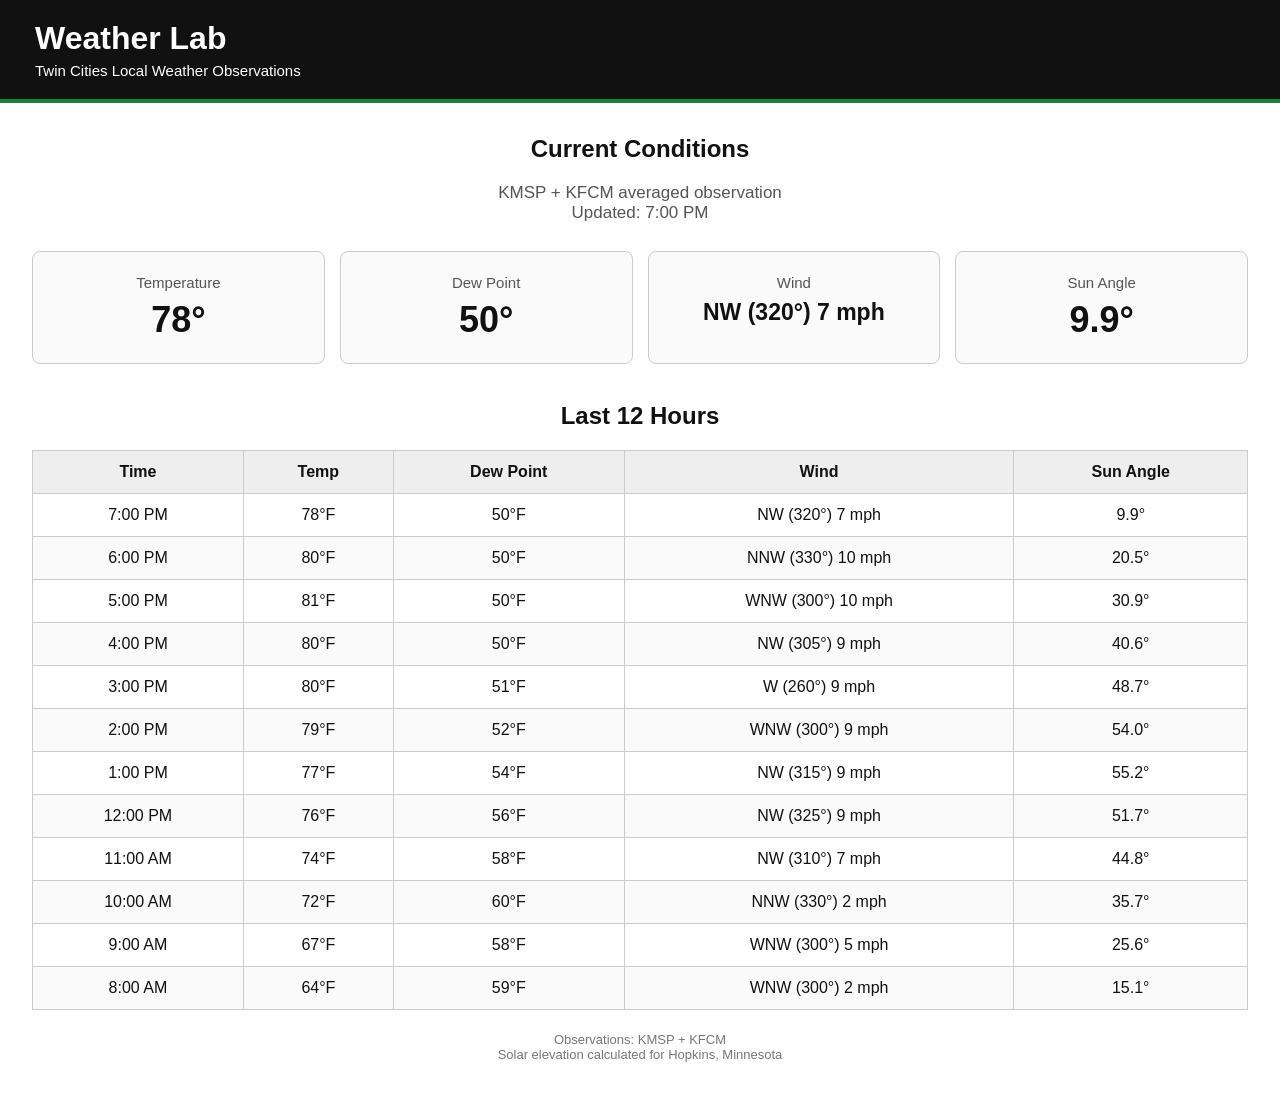
==== index.html @ 29ec66fa "Update hourly weather observations" ====
<!DOCTYPE html>
<html lang="en">

<head>

<meta charset="UTF-8">

<meta
    name="viewport"
    content="width=device-width, initial-scale=1.0"
>

<meta http-equiv="refresh" content="300">

<title>Weather Lab</title>

<style>

* {
    box-sizing: border-box;
}

body {
    margin: 0;
    font-family:
        Arial,
        Helvetica,
        sans-serif;
    background: #ffffff;
    color: #111111;
}

header {
    background: #111111;
    color: white;
    padding: 20px 35px;
    border-bottom: 4px solid #16833b;
}

header h1 {
    margin: 0;
    font-size: 32px;
}

header p {
    margin: 5px 0 0;
    font-size: 15px;
}

main {
    max-width: 1300px;
    margin: 0 auto;
    padding: 32px;
}

h2 {
    text-align: center;
    margin-top: 0;
}

.subtitle {
    text-align: center;
    color: #555555;
    margin-bottom: 28px;
    font-size: 17px;
}

.current-grid {
    display: grid;
    grid-template-columns:
        repeat(4, 1fr);
    gap: 15px;
    margin-bottom: 38px;
}

.current-box {
    border: 1px solid #cccccc;
    border-radius: 8px;
    padding: 22px;
    text-align: center;
    background: #fafafa;
}

.label {
    color: #555555;
    font-size: 15px;
    margin-bottom: 8px;
}

.value {
    font-size: 36px;
    font-weight: bold;
}

.value.wind {
    font-size: 23px;
}

table {
    width: 100%;
    border-collapse: collapse;
    font-size: 16px;
}

th {
    background: #eeeeee;
}

th,
td {
    border: 1px solid #cccccc;
    padding: 12px;
    text-align: center;
}

tr:nth-child(even) {
    background: #fafafa;
}

.footer {
    margin-top: 22px;
    text-align: center;
    color: #777777;
    font-size: 13px;
}

@media (max-width: 800px) {

    .current-grid {
        grid-template-columns:
            repeat(2, 1fr);
    }

    main {
        padding: 15px;
    }

    table {
        font-size: 13px;
    }

    th,
    td {
        padding: 8px 4px;
    }
}

</style>

</head>

<body>

<header>
    <h1>Weather Lab</h1>
    <p>Twin Cities Local Weather Observations</p>
</header>

<main>

<h2>Current Conditions</h2>

<div class="subtitle">
    KMSP + KFCM averaged observation<br>
    Updated: 7:00 PM
</div>

<div class="current-grid">

    <div class="current-box">
        <div class="label">
            Temperature
        </div>

        <div class="value">
            78°
        </div>
    </div>

    <div class="current-box">
        <div class="label">
            Dew Point
        </div>

        <div class="value">
            50°
        </div>
    </div>

    <div class="current-box">
        <div class="label">
            Wind
        </div>

        <div class="value wind">
            NW (320°) 7 mph
        </div>
    </div>

    <div class="current-box">
        <div class="label">
            Sun Angle
        </div>

        <div class="value">
            9.9°
        </div>
    </div>

</div>

<h2>Last 12 Hours</h2>

<table>

<thead>
<tr>
    <th>Time</th>
    <th>Temp</th>
    <th>Dew Point</th>
    <th>Wind</th>
    <th>Sun Angle</th>
</tr>
</thead>

<tbody>


<tr>
    <td>7:00 PM</td>
    <td>78°F</td>
    <td>50°F</td>
    <td>NW (320°) 7 mph</td>
    <td>9.9°</td>
</tr>

<tr>
    <td>6:00 PM</td>
    <td>80°F</td>
    <td>50°F</td>
    <td>NNW (330°) 10 mph</td>
    <td>20.5°</td>
</tr>

<tr>
    <td>5:00 PM</td>
    <td>81°F</td>
    <td>50°F</td>
    <td>WNW (300°) 10 mph</td>
    <td>30.9°</td>
</tr>

<tr>
    <td>4:00 PM</td>
    <td>80°F</td>
    <td>50°F</td>
    <td>NW (305°) 9 mph</td>
    <td>40.6°</td>
</tr>

<tr>
    <td>3:00 PM</td>
    <td>80°F</td>
    <td>51°F</td>
    <td>W (260°) 9 mph</td>
    <td>48.7°</td>
</tr>

<tr>
    <td>2:00 PM</td>
    <td>79°F</td>
    <td>52°F</td>
    <td>WNW (300°) 9 mph</td>
    <td>54.0°</td>
</tr>

<tr>
    <td>1:00 PM</td>
    <td>77°F</td>
    <td>54°F</td>
    <td>NW (315°) 9 mph</td>
    <td>55.2°</td>
</tr>

<tr>
    <td>12:00 PM</td>
    <td>76°F</td>
    <td>56°F</td>
    <td>NW (325°) 9 mph</td>
    <td>51.7°</td>
</tr>

<tr>
    <td>11:00 AM</td>
    <td>74°F</td>
    <td>58°F</td>
    <td>NW (310°) 7 mph</td>
    <td>44.8°</td>
</tr>

<tr>
    <td>10:00 AM</td>
    <td>72°F</td>
    <td>60°F</td>
    <td>NNW (330°) 2 mph</td>
    <td>35.7°</td>
</tr>

<tr>
    <td>9:00 AM</td>
    <td>67°F</td>
    <td>58°F</td>
    <td>WNW (300°) 5 mph</td>
    <td>25.6°</td>
</tr>

<tr>
    <td>8:00 AM</td>
    <td>64°F</td>
    <td>59°F</td>
    <td>WNW (300°) 2 mph</td>
    <td>15.1°</td>
</tr>


</tbody>

</table>

<div class="footer">
    Observations: KMSP + KFCM<br>
    Solar elevation calculated for Hopkins, Minnesota
</div>

</main>

</body>
</html>
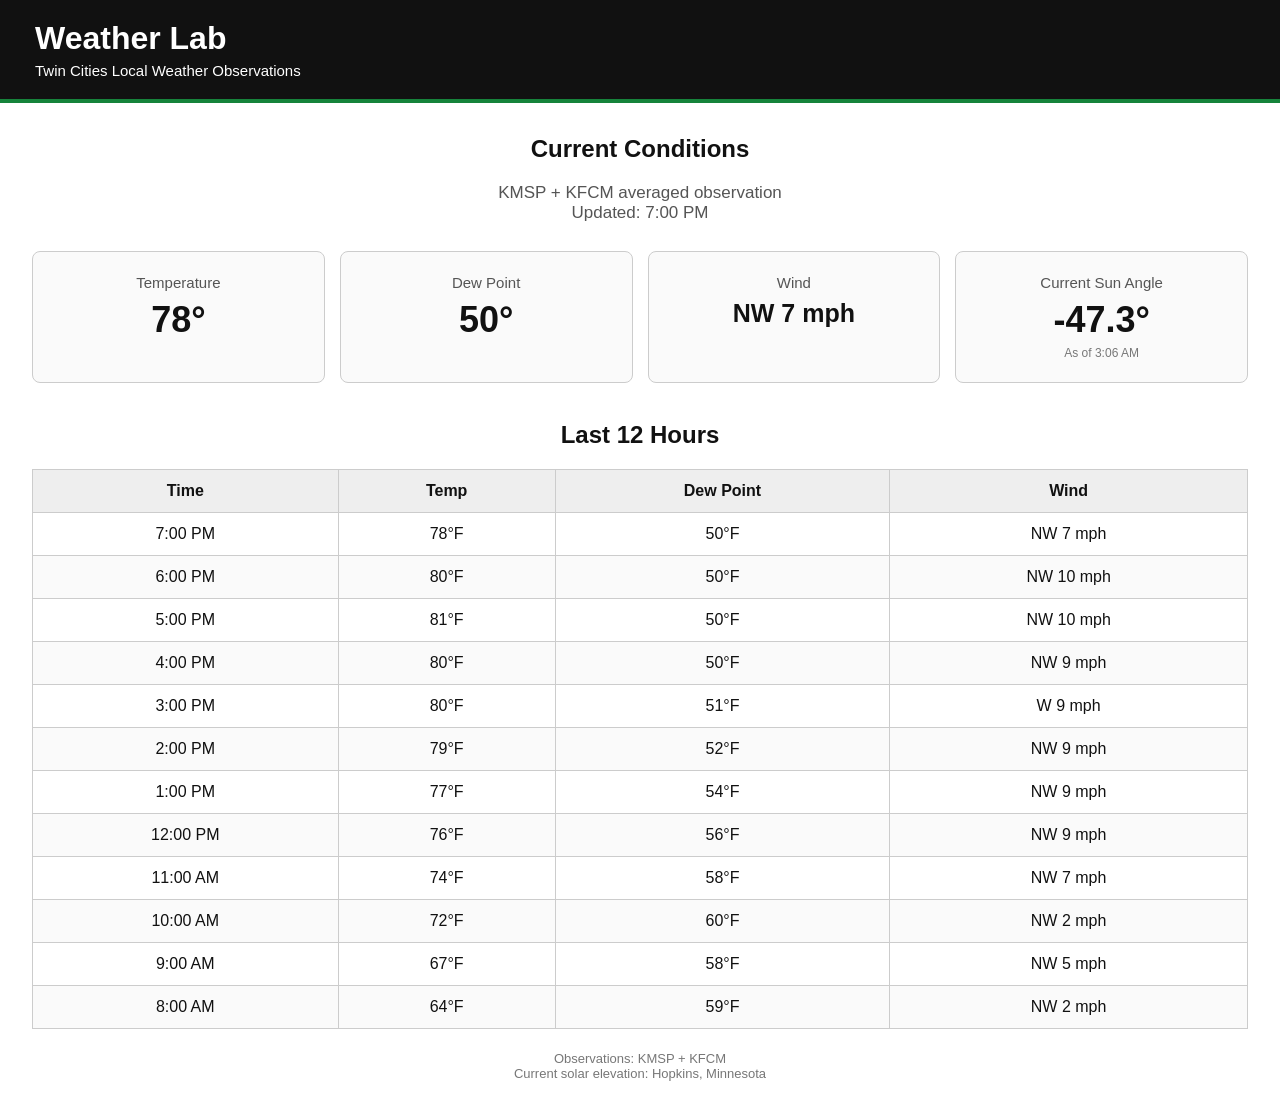
==== commit 6788c5c5: "Update hourly weather observations" ====
--- a/index.html
+++ b/index.html
@@ -1,4 +1,5 @@
 <!DOCTYPE html>
+
 <html lang="en">
 
 <head>
@@ -10,8 +11,6 @@
     content="width=device-width, initial-scale=1.0"
 >
 
-<meta http-equiv="refresh" content="300">
-
 <title>Weather Lab</title>
 
 <style>
@@ -22,83 +21,119 @@
 
 body {
     margin: 0;
+
     font-family:
         Arial,
         Helvetica,
         sans-serif;
+
     background: #ffffff;
+
     color: #111111;
 }
 
 header {
     background: #111111;
+
     color: white;
+
     padding: 20px 35px;
-    border-bottom: 4px solid #16833b;
+
+    border-bottom:
+        4px solid #16833b;
 }
 
 header h1 {
     margin: 0;
+
     font-size: 32px;
 }
 
 header p {
     margin: 5px 0 0;
+
     font-size: 15px;
 }
 
 main {
     max-width: 1300px;
+
     margin: 0 auto;
+
     padding: 32px;
 }
 
 h2 {
     text-align: center;
+
     margin-top: 0;
 }
 
 .subtitle {
     text-align: center;
+
     color: #555555;
+
     margin-bottom: 28px;
+
     font-size: 17px;
 }
 
 .current-grid {
     display: grid;
+
     grid-template-columns:
         repeat(4, 1fr);
+
     gap: 15px;
+
     margin-bottom: 38px;
 }
 
 .current-box {
-    border: 1px solid #cccccc;
+    border:
+        1px solid #cccccc;
+
     border-radius: 8px;
+
     padding: 22px;
+
     text-align: center;
+
     background: #fafafa;
 }
 
 .label {
     color: #555555;
+
     font-size: 15px;
+
     margin-bottom: 8px;
 }
 
 .value {
     font-size: 36px;
+
     font-weight: bold;
 }
 
 .value.wind {
-    font-size: 23px;
+    font-size: 25px;
+}
+
+.sun-time {
+    font-size: 12px;
+
+    color: #777777;
+
+    margin-top: 5px;
 }
 
 table {
     width: 100%;
+
     border-collapse: collapse;
+
     font-size: 16px;
 }
 
@@ -108,8 +143,11 @@
 
 th,
 td {
-    border: 1px solid #cccccc;
+    border:
+        1px solid #cccccc;
+
     padding: 12px;
+
     text-align: center;
 }
 
@@ -119,8 +157,11 @@
 
 .footer {
     margin-top: 22px;
+
     text-align: center;
+
     color: #777777;
+
     font-size: 13px;
 }
 
@@ -151,23 +192,45 @@
 
 <body>
 
+
 <header>
-    <h1>Weather Lab</h1>
-    <p>Twin Cities Local Weather Observations</p>
+
+    <h1>
+        Weather Lab
+    </h1>
+
+    <p>
+        Twin Cities Local Weather Observations
+    </p>
+
 </header>
 
+
 <main>
 
-<h2>Current Conditions</h2>
+
+<h2>
+    Current Conditions
+</h2>
+
 
 <div class="subtitle">
-    KMSP + KFCM averaged observation<br>
-    Updated: 7:00 PM
+
+    KMSP + KFCM averaged observation
+
+    <br>
+
+    Updated:
+    7:00 PM
+
 </div>
 
+
 <div class="current-grid">
 
+
     <div class="current-box">
+
         <div class="label">
             Temperature
         </div>
@@ -175,9 +238,12 @@
         <div class="value">
             78°
         </div>
+
     </div>
 
+
     <div class="current-box">
+
         <div class="label">
             Dew Point
         </div>
@@ -185,43 +251,80 @@
         <div class="value">
             50°
         </div>
+
     </div>
 
+
     <div class="current-box">
+
         <div class="label">
             Wind
         </div>
 
         <div class="value wind">
-            NW (320°) 7 mph
-        </div>
+            NW 7 mph
+        </div>
+
     </div>
 
+
     <div class="current-box">
+
         <div class="label">
-            Sun Angle
-        </div>
-
-        <div class="value">
-            9.9°
-        </div>
+            Current Sun Angle
+        </div>
+
+        <div
+            class="value"
+            id="sun-angle"
+        >
+            --
+        </div>
+
+        <div
+            class="sun-time"
+            id="sun-time"
+        >
+            Calculating...
+        </div>
+
     </div>
 
+
 </div>
 
-<h2>Last 12 Hours</h2>
+
+<h2>
+    Last 12 Hours
+</h2>
+
 
 <table>
 
 <thead>
-<tr>
-    <th>Time</th>
-    <th>Temp</th>
-    <th>Dew Point</th>
-    <th>Wind</th>
-    <th>Sun Angle</th>
-</tr>
+
+<tr>
+
+    <th>
+        Time
+    </th>
+
+    <th>
+        Temp
+    </th>
+
+    <th>
+        Dew Point
+    </th>
+
+    <th>
+        Wind
+    </th>
+
+</tr>
+
 </thead>
+
 
 <tbody>
 
@@ -230,109 +333,417 @@
     <td>7:00 PM</td>
     <td>78°F</td>
     <td>50°F</td>
-    <td>NW (320°) 7 mph</td>
-    <td>9.9°</td>
+    <td>NW 7 mph</td>
 </tr>
 
 <tr>
     <td>6:00 PM</td>
     <td>80°F</td>
     <td>50°F</td>
-    <td>NNW (330°) 10 mph</td>
-    <td>20.5°</td>
+    <td>NW 10 mph</td>
 </tr>
 
 <tr>
     <td>5:00 PM</td>
     <td>81°F</td>
     <td>50°F</td>
-    <td>WNW (300°) 10 mph</td>
-    <td>30.9°</td>
+    <td>NW 10 mph</td>
 </tr>
 
 <tr>
     <td>4:00 PM</td>
     <td>80°F</td>
     <td>50°F</td>
-    <td>NW (305°) 9 mph</td>
-    <td>40.6°</td>
+    <td>NW 9 mph</td>
 </tr>
 
 <tr>
     <td>3:00 PM</td>
     <td>80°F</td>
     <td>51°F</td>
-    <td>W (260°) 9 mph</td>
-    <td>48.7°</td>
+    <td>W 9 mph</td>
 </tr>
 
 <tr>
     <td>2:00 PM</td>
     <td>79°F</td>
     <td>52°F</td>
-    <td>WNW (300°) 9 mph</td>
-    <td>54.0°</td>
+    <td>NW 9 mph</td>
 </tr>
 
 <tr>
     <td>1:00 PM</td>
     <td>77°F</td>
     <td>54°F</td>
-    <td>NW (315°) 9 mph</td>
-    <td>55.2°</td>
+    <td>NW 9 mph</td>
 </tr>
 
 <tr>
     <td>12:00 PM</td>
     <td>76°F</td>
     <td>56°F</td>
-    <td>NW (325°) 9 mph</td>
-    <td>51.7°</td>
+    <td>NW 9 mph</td>
 </tr>
 
 <tr>
     <td>11:00 AM</td>
     <td>74°F</td>
     <td>58°F</td>
-    <td>NW (310°) 7 mph</td>
-    <td>44.8°</td>
+    <td>NW 7 mph</td>
 </tr>
 
 <tr>
     <td>10:00 AM</td>
     <td>72°F</td>
     <td>60°F</td>
-    <td>NNW (330°) 2 mph</td>
-    <td>35.7°</td>
+    <td>NW 2 mph</td>
 </tr>
 
 <tr>
     <td>9:00 AM</td>
     <td>67°F</td>
     <td>58°F</td>
-    <td>WNW (300°) 5 mph</td>
-    <td>25.6°</td>
+    <td>NW 5 mph</td>
 </tr>
 
 <tr>
     <td>8:00 AM</td>
     <td>64°F</td>
     <td>59°F</td>
-    <td>WNW (300°) 2 mph</td>
-    <td>15.1°</td>
+    <td>NW 2 mph</td>
 </tr>
 
 
 </tbody>
 
+
 </table>
 
+
 <div class="footer">
-    Observations: KMSP + KFCM<br>
-    Solar elevation calculated for Hopkins, Minnesota
+
+    Observations:
+    KMSP + KFCM
+
+    <br>
+
+    Current solar elevation:
+    Hopkins, Minnesota
+
 </div>
 
+
 </main>
 
+
+<script>
+
+/*
+============================================================
+CURRENT SUN ANGLE
+============================================================
+
+Calculated directly in the browser.
+
+This means the weather server does NOT need to regenerate
+the page every minute.
+
+The calculation updates every 60 seconds.
+============================================================
+*/
+
+
+const LATITUDE = 44.924;
+const LONGITUDE = -93.4627;
+
+
+function degreesToRadians(degrees) {
+
+    return degrees * Math.PI / 180;
+
+}
+
+
+function radiansToDegrees(radians) {
+
+    return radians * 180 / Math.PI;
+
+}
+
+
+function getDayOfYear(date) {
+
+    const start = Date.UTC(
+        date.getUTCFullYear(),
+        0,
+        0
+    );
+
+    const current = Date.UTC(
+        date.getUTCFullYear(),
+        date.getUTCMonth(),
+        date.getUTCDate()
+    );
+
+    return Math.floor(
+        (
+            current - start
+        )
+        / 86400000
+    );
+
+}
+
+
+function calculateSunAngle(date) {
+
+    const dayOfYear =
+        getDayOfYear(date);
+
+
+    const hour =
+        date.getUTCHours()
+        +
+        date.getUTCMinutes() / 60
+        +
+        date.getUTCSeconds() / 3600;
+
+
+    const gamma =
+        2
+        * Math.PI
+        / 365
+        *
+        (
+            dayOfYear
+            - 1
+            +
+            (
+                hour - 12
+            )
+            / 24
+        );
+
+
+    const equationOfTime =
+        229.18
+        *
+        (
+            0.000075
+
+            +
+            0.001868
+            * Math.cos(gamma)
+
+            -
+            0.032077
+            * Math.sin(gamma)
+
+            -
+            0.014615
+            * Math.cos(
+                2 * gamma
+            )
+
+            -
+            0.040849
+            * Math.sin(
+                2 * gamma
+            )
+        );
+
+
+    const declination =
+
+        0.006918
+
+        -
+        0.399912
+        * Math.cos(gamma)
+
+        +
+        0.070257
+        * Math.sin(gamma)
+
+        -
+        0.006758
+        * Math.cos(
+            2 * gamma
+        )
+
+        +
+        0.000907
+        * Math.sin(
+            2 * gamma
+        )
+
+        -
+        0.002697
+        * Math.cos(
+            3 * gamma
+        )
+
+        +
+        0.00148
+        * Math.sin(
+            3 * gamma
+        );
+
+
+    const minutesUTC =
+        date.getUTCHours()
+        * 60
+        +
+        date.getUTCMinutes()
+        +
+        date.getUTCSeconds()
+        / 60;
+
+
+    let trueSolarTime =
+        (
+            minutesUTC
+            +
+            equationOfTime
+            +
+            4 * LONGITUDE
+        )
+        % 1440;
+
+
+    if (trueSolarTime < 0) {
+
+        trueSolarTime += 1440;
+
+    }
+
+
+    const hourAngle =
+        trueSolarTime / 4
+        - 180;
+
+
+    const latitudeRadians =
+        degreesToRadians(
+            LATITUDE
+        );
+
+
+    const hourAngleRadians =
+        degreesToRadians(
+            hourAngle
+        );
+
+
+    let cosZenith =
+
+        Math.sin(
+            latitudeRadians
+        )
+
+        *
+        Math.sin(
+            declination
+        )
+
+        +
+
+        Math.cos(
+            latitudeRadians
+        )
+
+        *
+        Math.cos(
+            declination
+        )
+
+        *
+        Math.cos(
+            hourAngleRadians
+        );
+
+
+    cosZenith =
+        Math.max(
+            -1,
+            Math.min(
+                1,
+                cosZenith
+            )
+        );
+
+
+    const zenith =
+        radiansToDegrees(
+            Math.acos(
+                cosZenith
+            )
+        );
+
+
+    return 90 - zenith;
+
+}
+
+
+function updateSunAngle() {
+
+    const now = new Date();
+
+    const angle =
+        calculateSunAngle(
+            now
+        );
+
+
+    document.getElementById(
+        "sun-angle"
+    ).textContent =
+        angle.toFixed(1)
+        + "°";
+
+
+    const timeText =
+        now.toLocaleTimeString(
+            [],
+            {
+                hour:
+                    "numeric",
+
+                minute:
+                    "2-digit"
+            }
+        );
+
+
+    document.getElementById(
+        "sun-time"
+    ).textContent =
+        "As of "
+        + timeText;
+
+}
+
+
+/*
+Run immediately when the page loads.
+*/
+
+updateSunAngle();
+
+
+/*
+Then recalculate once every minute.
+*/
+
+setInterval(
+    updateSunAngle,
+    60000
+);
+
+</script>
+
+
 </body>
+
 </html>
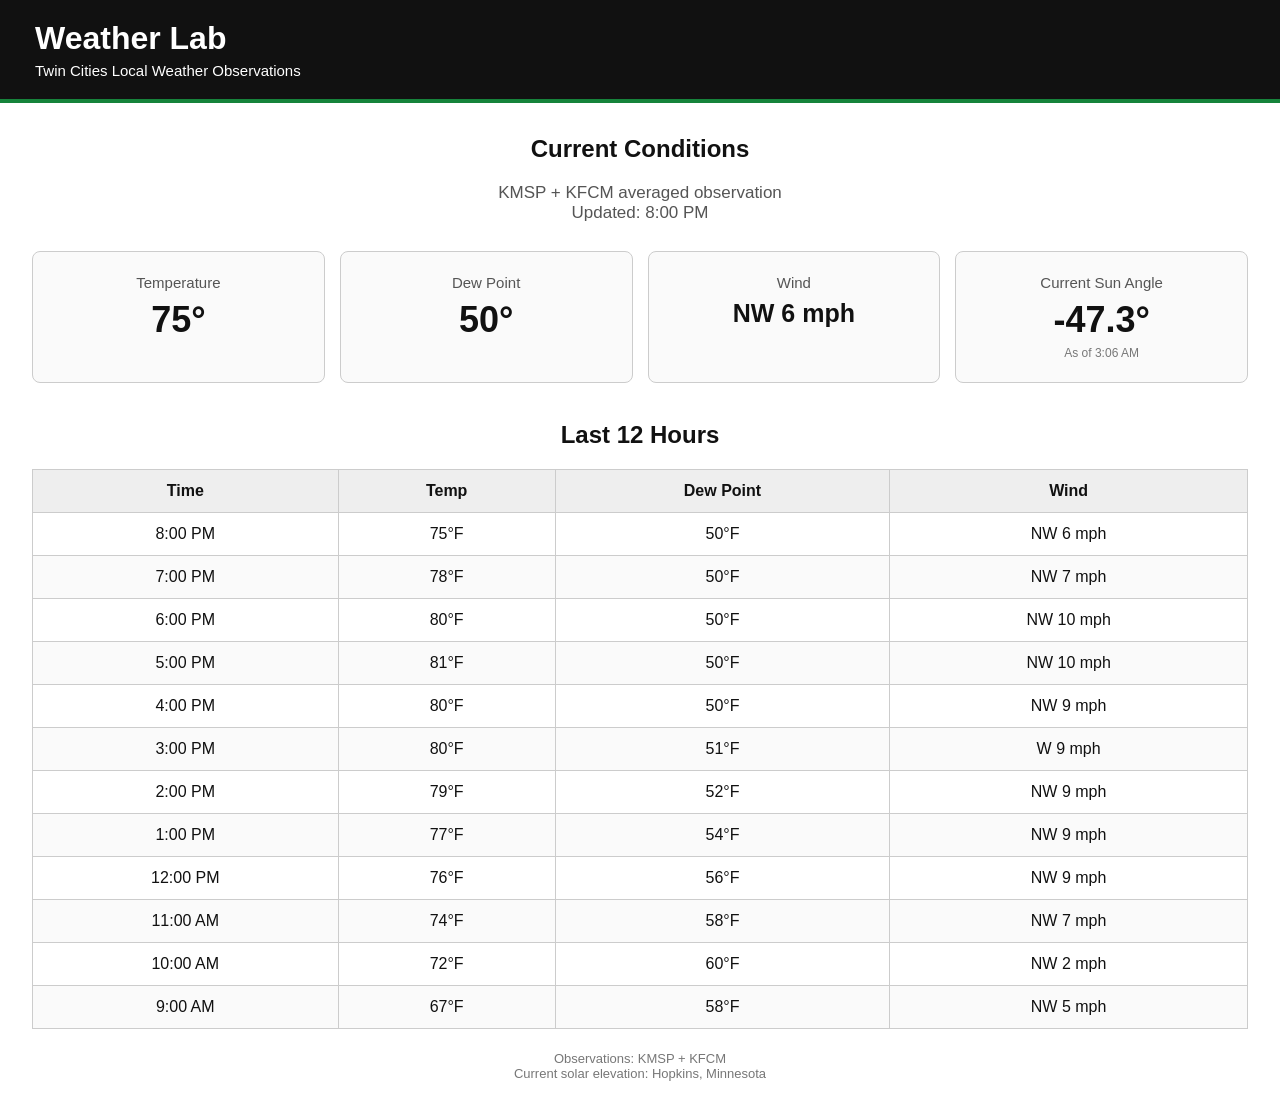
==== commit a8bdfa0b: "Update hourly weather observations" ====
--- a/index.html
+++ b/index.html
@@ -221,7 +221,7 @@
     <br>
 
     Updated:
-    7:00 PM
+    8:00 PM
 
 </div>
 
@@ -236,7 +236,7 @@
         </div>
 
         <div class="value">
-            78°
+            75°
         </div>
 
     </div>
@@ -262,7 +262,7 @@
         </div>
 
         <div class="value wind">
-            NW 7 mph
+            NW 6 mph
         </div>
 
     </div>
@@ -330,6 +330,13 @@
 
 
 <tr>
+    <td>8:00 PM</td>
+    <td>75°F</td>
+    <td>50°F</td>
+    <td>NW 6 mph</td>
+</tr>
+
+<tr>
     <td>7:00 PM</td>
     <td>78°F</td>
     <td>50°F</td>
@@ -404,13 +411,6 @@
     <td>67°F</td>
     <td>58°F</td>
     <td>NW 5 mph</td>
-</tr>
-
-<tr>
-    <td>8:00 AM</td>
-    <td>64°F</td>
-    <td>59°F</td>
-    <td>NW 2 mph</td>
 </tr>
 
 
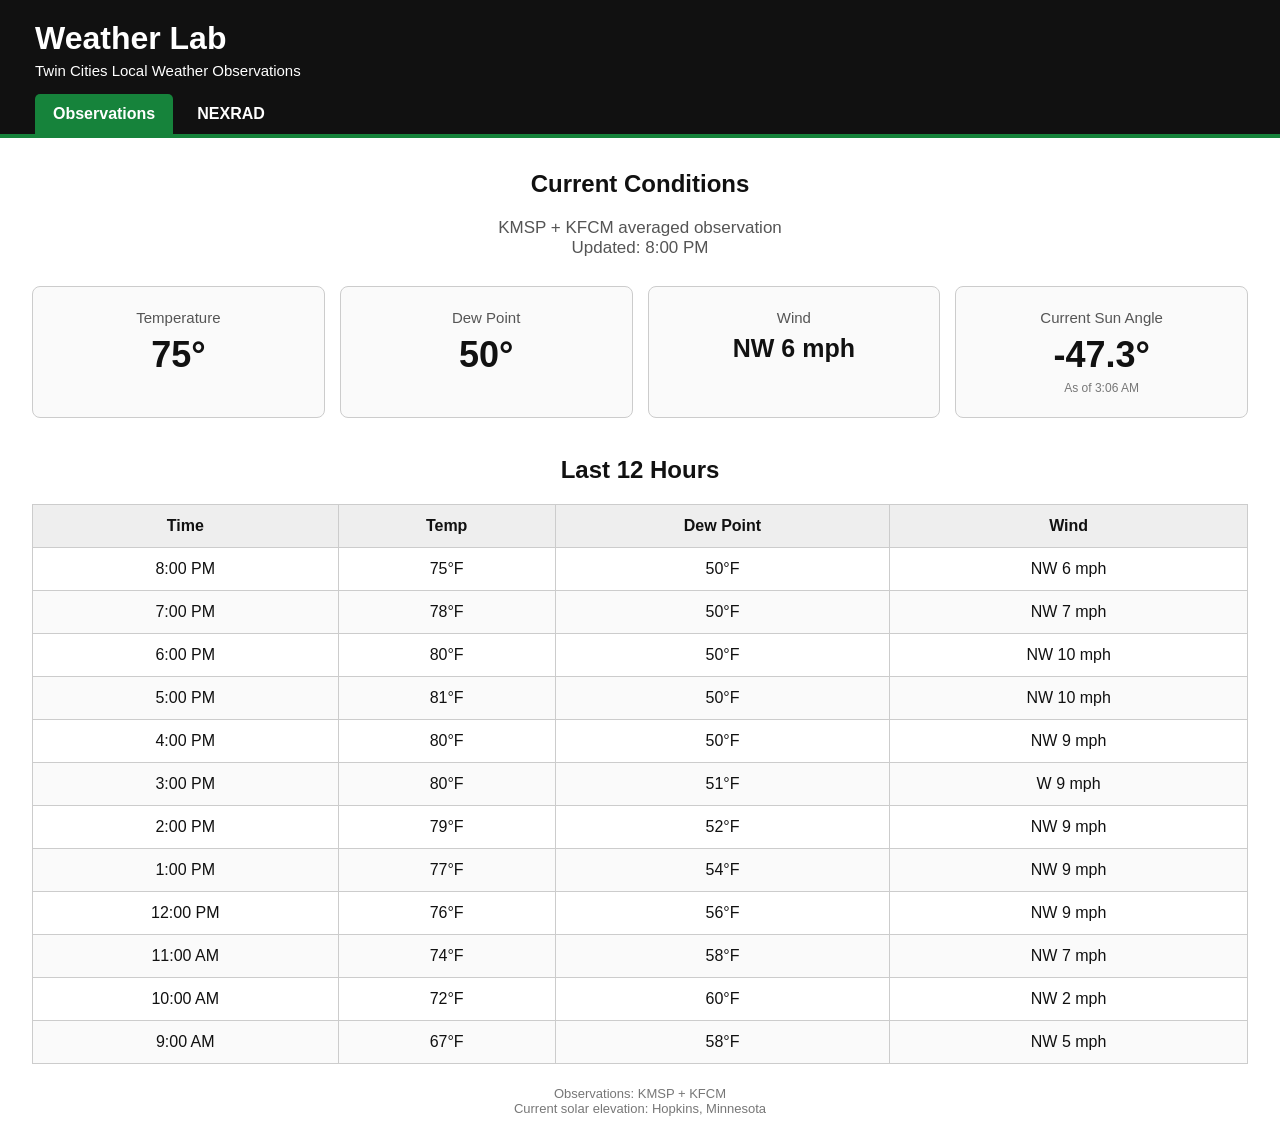
==== commit 31d06d2f: "Update Weather Lab" ====
--- a/index.html
+++ b/index.html
@@ -15,105 +15,123 @@
 
 <style>
 
+
 * {
     box-sizing: border-box;
 }
 
 body {
     margin: 0;
-
-    font-family:
-        Arial,
-        Helvetica,
-        sans-serif;
-
+    font-family: Arial, Helvetica, sans-serif;
     background: #ffffff;
-
     color: #111111;
 }
 
 header {
     background: #111111;
-
     color: white;
-
-    padding: 20px 35px;
-
-    border-bottom:
-        4px solid #16833b;
+    padding: 20px 35px 0;
+    border-bottom: 4px solid #16833b;
 }
 
 header h1 {
     margin: 0;
-
     font-size: 32px;
 }
 
 header p {
-    margin: 5px 0 0;
-
+    margin: 5px 0 15px;
     font-size: 15px;
+}
+
+nav {
+    display: flex;
+    gap: 6px;
+}
+
+nav a {
+    display: block;
+    color: white;
+    text-decoration: none;
+    padding: 11px 18px;
+    font-weight: bold;
+    border-radius: 5px 5px 0 0;
+}
+
+nav a:hover {
+    background: #333333;
+}
+
+nav a.active {
+    background: #16833b;
 }
 
 main {
     max-width: 1300px;
-
     margin: 0 auto;
-
     padding: 32px;
 }
 
 h2 {
     text-align: center;
-
     margin-top: 0;
 }
 
 .subtitle {
     text-align: center;
-
     color: #555555;
-
     margin-bottom: 28px;
-
     font-size: 17px;
 }
+
+.footer {
+    margin-top: 22px;
+    text-align: center;
+    color: #777777;
+    font-size: 13px;
+}
+
+@media (max-width: 800px) {
+
+    header {
+        padding-left: 15px;
+        padding-right: 15px;
+    }
+
+    main {
+        padding: 15px;
+    }
+
+    nav a {
+        padding: 10px 12px;
+    }
+}
+
 
 .current-grid {
     display: grid;
-
     grid-template-columns:
         repeat(4, 1fr);
-
     gap: 15px;
-
     margin-bottom: 38px;
 }
 
 .current-box {
-    border:
-        1px solid #cccccc;
-
+    border: 1px solid #cccccc;
     border-radius: 8px;
-
     padding: 22px;
-
     text-align: center;
-
     background: #fafafa;
 }
 
 .label {
     color: #555555;
-
     font-size: 15px;
-
     margin-bottom: 8px;
 }
 
 .value {
     font-size: 36px;
-
     font-weight: bold;
 }
 
@@ -123,17 +141,13 @@
 
 .sun-time {
     font-size: 12px;
-
     color: #777777;
-
     margin-top: 5px;
 }
 
 table {
     width: 100%;
-
     border-collapse: collapse;
-
     font-size: 16px;
 }
 
@@ -143,26 +157,13 @@
 
 th,
 td {
-    border:
-        1px solid #cccccc;
-
+    border: 1px solid #cccccc;
     padding: 12px;
-
     text-align: center;
 }
 
 tr:nth-child(even) {
     background: #fafafa;
-}
-
-.footer {
-    margin-top: 22px;
-
-    text-align: center;
-
-    color: #777777;
-
-    font-size: 13px;
 }
 
 @media (max-width: 800px) {
@@ -172,10 +173,6 @@
             repeat(2, 1fr);
     }
 
-    main {
-        padding: 15px;
-    }
-
     table {
         font-size: 13px;
     }
@@ -195,13 +192,30 @@
 
 <header>
 
-    <h1>
-        Weather Lab
-    </h1>
-
-    <p>
-        Twin Cities Local Weather Observations
-    </p>
+<h1>
+Weather Lab
+</h1>
+
+<p>
+Twin Cities Local Weather Observations
+</p>
+
+<nav>
+
+<a
+    class="active"
+    href="./"
+>
+Observations
+</a>
+
+<a
+    href="nexrad.html"
+>
+NEXRAD
+</a>
+
+</nav>
 
 </header>
 
@@ -210,18 +224,18 @@
 
 
 <h2>
-    Current Conditions
+Current Conditions
 </h2>
 
 
 <div class="subtitle">
 
-    KMSP + KFCM averaged observation
-
-    <br>
-
-    Updated:
-    8:00 PM
+KMSP + KFCM averaged observation
+
+<br>
+
+Updated:
+8:00 PM
 
 </div>
 
@@ -229,73 +243,73 @@
 <div class="current-grid">
 
 
-    <div class="current-box">
-
-        <div class="label">
-            Temperature
-        </div>
-
-        <div class="value">
-            75°
-        </div>
-
-    </div>
-
-
-    <div class="current-box">
-
-        <div class="label">
-            Dew Point
-        </div>
-
-        <div class="value">
-            50°
-        </div>
-
-    </div>
-
-
-    <div class="current-box">
-
-        <div class="label">
-            Wind
-        </div>
-
-        <div class="value wind">
-            NW 6 mph
-        </div>
-
-    </div>
-
-
-    <div class="current-box">
-
-        <div class="label">
-            Current Sun Angle
-        </div>
-
-        <div
-            class="value"
-            id="sun-angle"
-        >
-            --
-        </div>
-
-        <div
-            class="sun-time"
-            id="sun-time"
-        >
-            Calculating...
-        </div>
-
-    </div>
+<div class="current-box">
+
+<div class="label">
+Temperature
+</div>
+
+<div class="value">
+75°
+</div>
+
+</div>
+
+
+<div class="current-box">
+
+<div class="label">
+Dew Point
+</div>
+
+<div class="value">
+50°
+</div>
+
+</div>
+
+
+<div class="current-box">
+
+<div class="label">
+Wind
+</div>
+
+<div class="value wind">
+NW 6 mph
+</div>
+
+</div>
+
+
+<div class="current-box">
+
+<div class="label">
+Current Sun Angle
+</div>
+
+<div
+    class="value"
+    id="sun-angle"
+>
+--
+</div>
+
+<div
+    class="sun-time"
+    id="sun-time"
+>
+Calculating...
+</div>
+
+</div>
 
 
 </div>
 
 
 <h2>
-    Last 12 Hours
+Last 12 Hours
 </h2>
 
 
@@ -305,21 +319,21 @@
 
 <tr>
 
-    <th>
-        Time
-    </th>
-
-    <th>
-        Temp
-    </th>
-
-    <th>
-        Dew Point
-    </th>
-
-    <th>
-        Wind
-    </th>
+<th>
+Time
+</th>
+
+<th>
+Temp
+</th>
+
+<th>
+Dew Point
+</th>
+
+<th>
+Wind
+</th>
 
 </tr>
 
@@ -416,19 +430,18 @@
 
 </tbody>
 
-
 </table>
 
 
 <div class="footer">
 
-    Observations:
-    KMSP + KFCM
-
-    <br>
-
-    Current solar elevation:
-    Hopkins, Minnesota
+Observations:
+KMSP + KFCM
+
+<br>
+
+Current solar elevation:
+Hopkins, Minnesota
 
 </div>
 
@@ -437,21 +450,6 @@
 
 
 <script>
-
-/*
-============================================================
-CURRENT SUN ANGLE
-============================================================
-
-Calculated directly in the browser.
-
-This means the weather server does NOT need to regenerate
-the page every minute.
-
-The calculation updates every 60 seconds.
-============================================================
-*/
-
 
 const LATITUDE = 44.924;
 const LONGITUDE = -93.4627;
@@ -459,55 +457,65 @@
 
 function degreesToRadians(degrees) {
 
-    return degrees * Math.PI / 180;
-
+    return (
+        degrees
+        * Math.PI
+        / 180
+    );
 }
 
 
 function radiansToDegrees(radians) {
 
-    return radians * 180 / Math.PI;
-
+    return (
+        radians
+        * 180
+        / Math.PI
+    );
 }
 
 
 function getDayOfYear(date) {
 
-    const start = Date.UTC(
-        date.getUTCFullYear(),
-        0,
-        0
-    );
-
-    const current = Date.UTC(
-        date.getUTCFullYear(),
-        date.getUTCMonth(),
-        date.getUTCDate()
-    );
+    const start =
+        Date.UTC(
+            date.getUTCFullYear(),
+            0,
+            0
+        );
+
+    const current =
+        Date.UTC(
+            date.getUTCFullYear(),
+            date.getUTCMonth(),
+            date.getUTCDate()
+        );
 
     return Math.floor(
         (
-            current - start
+            current
+            - start
         )
         / 86400000
     );
-
 }
 
 
 function calculateSunAngle(date) {
 
     const dayOfYear =
-        getDayOfYear(date);
-
+        getDayOfYear(
+            date
+        );
 
     const hour =
         date.getUTCHours()
         +
-        date.getUTCMinutes() / 60
+        date.getUTCMinutes()
+        / 60
         +
-        date.getUTCSeconds() / 3600;
-
+        date.getUTCSeconds()
+        / 3600;
 
     const gamma =
         2
@@ -519,76 +527,77 @@
             - 1
             +
             (
-                hour - 12
+                hour
+                - 12
             )
             / 24
         );
-
 
     const equationOfTime =
         229.18
         *
         (
             0.000075
-
             +
             0.001868
-            * Math.cos(gamma)
-
+            * Math.cos(
+                gamma
+            )
             -
             0.032077
-            * Math.sin(gamma)
-
+            * Math.sin(
+                gamma
+            )
             -
             0.014615
             * Math.cos(
-                2 * gamma
+                2
+                * gamma
             )
-
             -
             0.040849
             * Math.sin(
-                2 * gamma
+                2
+                * gamma
             )
         );
 
-
     const declination =
-
         0.006918
-
         -
         0.399912
-        * Math.cos(gamma)
-
+        * Math.cos(
+            gamma
+        )
         +
         0.070257
-        * Math.sin(gamma)
-
+        * Math.sin(
+            gamma
+        )
         -
         0.006758
         * Math.cos(
-            2 * gamma
-        )
-
+            2
+            * gamma
+        )
         +
         0.000907
         * Math.sin(
-            2 * gamma
-        )
-
+            2
+            * gamma
+        )
         -
         0.002697
         * Math.cos(
-            3 * gamma
-        )
-
+            3
+            * gamma
+        )
         +
         0.00148
         * Math.sin(
-            3 * gamma
-        );
-
+            3
+            * gamma
+        );
 
     const minutesUTC =
         date.getUTCHours()
@@ -599,69 +608,60 @@
         date.getUTCSeconds()
         / 60;
 
-
     let trueSolarTime =
         (
             minutesUTC
             +
             equationOfTime
             +
-            4 * LONGITUDE
+            4
+            * LONGITUDE
         )
         % 1440;
 
-
-    if (trueSolarTime < 0) {
+    if (
+        trueSolarTime
+        < 0
+    ) {
 
         trueSolarTime += 1440;
-
     }
 
-
     const hourAngle =
-        trueSolarTime / 4
+        trueSolarTime
+        / 4
         - 180;
-
 
     const latitudeRadians =
         degreesToRadians(
             LATITUDE
         );
 
-
     const hourAngleRadians =
         degreesToRadians(
             hourAngle
         );
 
-
     let cosZenith =
-
         Math.sin(
             latitudeRadians
         )
-
         *
         Math.sin(
             declination
         )
-
         +
-
         Math.cos(
             latitudeRadians
         )
-
         *
         Math.cos(
             declination
         )
-
         *
         Math.cos(
             hourAngleRadians
         );
-
 
     cosZenith =
         Math.max(
@@ -672,7 +672,6 @@
             )
         );
 
-
     const zenith =
         radiansToDegrees(
             Math.acos(
@@ -680,61 +679,54 @@
             )
         );
 
-
-    return 90 - zenith;
-
+    return (
+        90
+        - zenith
+    );
 }
 
 
 function updateSunAngle() {
 
-    const now = new Date();
+    const now =
+        new Date();
 
     const angle =
         calculateSunAngle(
             now
         );
 
-
-    document.getElementById(
-        "sun-angle"
-    ).textContent =
-        angle.toFixed(1)
-        + "°";
-
-
-    const timeText =
-        now.toLocaleTimeString(
-            [],
-            {
-                hour:
-                    "numeric",
-
-                minute:
-                    "2-digit"
-            }
-        );
-
-
-    document.getElementById(
-        "sun-time"
-    ).textContent =
-        "As of "
-        + timeText;
-
-}
-
-
-/*
-Run immediately when the page loads.
-*/
+    document
+        .getElementById(
+            "sun-angle"
+        )
+        .textContent =
+            angle.toFixed(
+                1
+            )
+            + "°";
+
+    document
+        .getElementById(
+            "sun-time"
+        )
+        .textContent =
+            "As of "
+            +
+            now.toLocaleTimeString(
+                [],
+                {
+                    hour:
+                        "numeric",
+
+                    minute:
+                        "2-digit"
+                }
+            );
+}
+
 
 updateSunAngle();
-
-
-/*
-Then recalculate once every minute.
-*/
 
 setInterval(
     updateSunAngle,
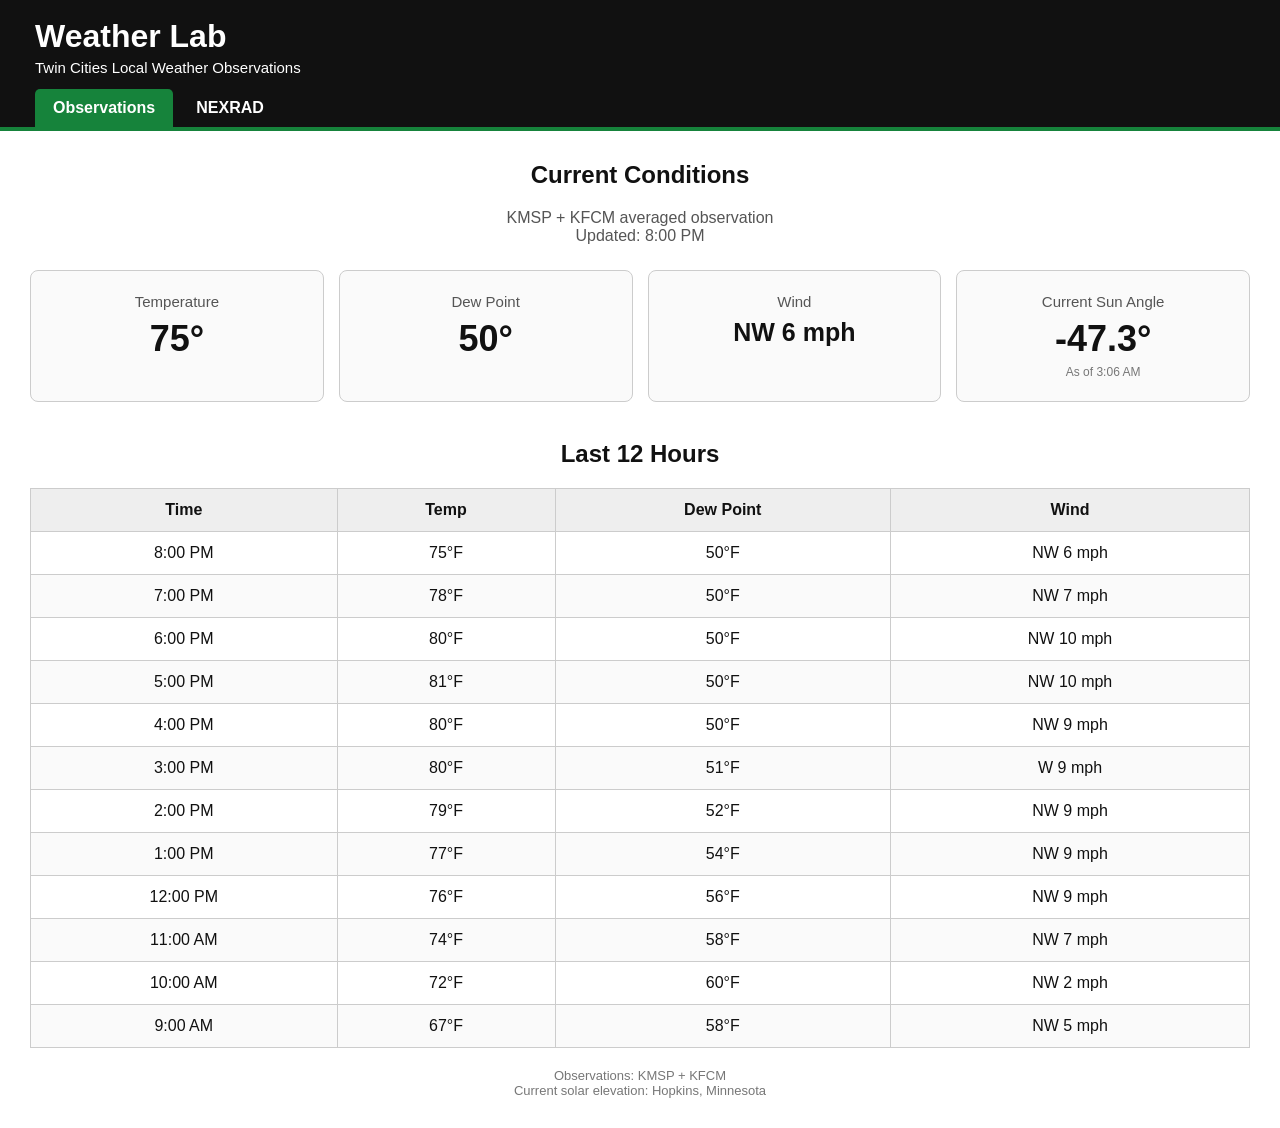
==== commit 0b33b6f5: "Update Weather Lab" ====
--- a/index.html
+++ b/index.html
@@ -1,5 +1,4 @@
 <!DOCTYPE html>
-
 <html lang="en">
 
 <head>
@@ -30,7 +29,7 @@
 header {
     background: #111111;
     color: white;
-    padding: 20px 35px 0;
+    padding: 18px 35px 0;
     border-bottom: 4px solid #16833b;
 }
 
@@ -40,20 +39,20 @@
 }
 
 header p {
-    margin: 5px 0 15px;
+    margin: 4px 0 13px;
     font-size: 15px;
 }
 
 nav {
     display: flex;
-    gap: 6px;
+    gap: 5px;
 }
 
 nav a {
     display: block;
     color: white;
     text-decoration: none;
-    padding: 11px 18px;
+    padding: 10px 18px;
     font-weight: bold;
     border-radius: 5px 5px 0 0;
 }
@@ -69,7 +68,7 @@
 main {
     max-width: 1300px;
     margin: 0 auto;
-    padding: 32px;
+    padding: 30px;
 }
 
 h2 {
@@ -80,12 +79,12 @@
 .subtitle {
     text-align: center;
     color: #555555;
-    margin-bottom: 28px;
-    font-size: 17px;
+    margin-bottom: 25px;
+    font-size: 16px;
 }
 
 .footer {
-    margin-top: 22px;
+    margin-top: 20px;
     text-align: center;
     color: #777777;
     font-size: 13px;
@@ -103,7 +102,7 @@
     }
 
     nav a {
-        padding: 10px 12px;
+        padding: 9px 12px;
     }
 }
 
@@ -189,7 +188,6 @@
 
 <body>
 
-
 <header>
 
 <h1>
@@ -222,20 +220,17 @@
 
 <main>
 
-
 <h2>
 Current Conditions
 </h2>
 
-
 <div class="subtitle">
 
 KMSP + KFCM averaged observation
 
 <br>
 
-Updated:
-8:00 PM
+Updated: 8:00 PM
 
 </div>
 
@@ -319,112 +314,103 @@
 
 <tr>
 
-<th>
-Time
-</th>
-
-<th>
-Temp
-</th>
-
-<th>
-Dew Point
-</th>
-
-<th>
-Wind
-</th>
+<th>Time</th>
+
+<th>Temp</th>
+
+<th>Dew Point</th>
+
+<th>Wind</th>
 
 </tr>
 
 </thead>
 
-
 <tbody>
 
 
 <tr>
-    <td>8:00 PM</td>
-    <td>75°F</td>
-    <td>50°F</td>
-    <td>NW 6 mph</td>
-</tr>
-
-<tr>
-    <td>7:00 PM</td>
-    <td>78°F</td>
-    <td>50°F</td>
-    <td>NW 7 mph</td>
-</tr>
-
-<tr>
-    <td>6:00 PM</td>
-    <td>80°F</td>
-    <td>50°F</td>
-    <td>NW 10 mph</td>
-</tr>
-
-<tr>
-    <td>5:00 PM</td>
-    <td>81°F</td>
-    <td>50°F</td>
-    <td>NW 10 mph</td>
-</tr>
-
-<tr>
-    <td>4:00 PM</td>
-    <td>80°F</td>
-    <td>50°F</td>
-    <td>NW 9 mph</td>
-</tr>
-
-<tr>
-    <td>3:00 PM</td>
-    <td>80°F</td>
-    <td>51°F</td>
-    <td>W 9 mph</td>
-</tr>
-
-<tr>
-    <td>2:00 PM</td>
-    <td>79°F</td>
-    <td>52°F</td>
-    <td>NW 9 mph</td>
-</tr>
-
-<tr>
-    <td>1:00 PM</td>
-    <td>77°F</td>
-    <td>54°F</td>
-    <td>NW 9 mph</td>
-</tr>
-
-<tr>
-    <td>12:00 PM</td>
-    <td>76°F</td>
-    <td>56°F</td>
-    <td>NW 9 mph</td>
-</tr>
-
-<tr>
-    <td>11:00 AM</td>
-    <td>74°F</td>
-    <td>58°F</td>
-    <td>NW 7 mph</td>
-</tr>
-
-<tr>
-    <td>10:00 AM</td>
-    <td>72°F</td>
-    <td>60°F</td>
-    <td>NW 2 mph</td>
-</tr>
-
-<tr>
-    <td>9:00 AM</td>
-    <td>67°F</td>
-    <td>58°F</td>
-    <td>NW 5 mph</td>
+<td>8:00 PM</td>
+<td>75°F</td>
+<td>50°F</td>
+<td>NW 6 mph</td>
+</tr>
+
+<tr>
+<td>7:00 PM</td>
+<td>78°F</td>
+<td>50°F</td>
+<td>NW 7 mph</td>
+</tr>
+
+<tr>
+<td>6:00 PM</td>
+<td>80°F</td>
+<td>50°F</td>
+<td>NW 10 mph</td>
+</tr>
+
+<tr>
+<td>5:00 PM</td>
+<td>81°F</td>
+<td>50°F</td>
+<td>NW 10 mph</td>
+</tr>
+
+<tr>
+<td>4:00 PM</td>
+<td>80°F</td>
+<td>50°F</td>
+<td>NW 9 mph</td>
+</tr>
+
+<tr>
+<td>3:00 PM</td>
+<td>80°F</td>
+<td>51°F</td>
+<td>W 9 mph</td>
+</tr>
+
+<tr>
+<td>2:00 PM</td>
+<td>79°F</td>
+<td>52°F</td>
+<td>NW 9 mph</td>
+</tr>
+
+<tr>
+<td>1:00 PM</td>
+<td>77°F</td>
+<td>54°F</td>
+<td>NW 9 mph</td>
+</tr>
+
+<tr>
+<td>12:00 PM</td>
+<td>76°F</td>
+<td>56°F</td>
+<td>NW 9 mph</td>
+</tr>
+
+<tr>
+<td>11:00 AM</td>
+<td>74°F</td>
+<td>58°F</td>
+<td>NW 7 mph</td>
+</tr>
+
+<tr>
+<td>10:00 AM</td>
+<td>72°F</td>
+<td>60°F</td>
+<td>NW 2 mph</td>
+</tr>
+
+<tr>
+<td>9:00 AM</td>
+<td>67°F</td>
+<td>58°F</td>
+<td>NW 5 mph</td>
 </tr>
 
 
@@ -445,7 +431,6 @@
 
 </div>
 
-
 </main>
 
 
@@ -455,23 +440,13 @@
 const LONGITUDE = -93.4627;
 
 
-function degreesToRadians(degrees) {
-
-    return (
-        degrees
-        * Math.PI
-        / 180
-    );
-}
-
-
-function radiansToDegrees(radians) {
-
-    return (
-        radians
-        * 180
-        / Math.PI
-    );
+function degToRad(value) {
+    return value * Math.PI / 180;
+}
+
+
+function radToDeg(value) {
+    return value * 180 / Math.PI;
 }
 
 
@@ -492,10 +467,7 @@
         );
 
     return Math.floor(
-        (
-            current
-            - start
-        )
+        (current - start)
         / 86400000
     );
 }
@@ -504,18 +476,14 @@
 function calculateSunAngle(date) {
 
     const dayOfYear =
-        getDayOfYear(
-            date
-        );
+        getDayOfYear(date);
 
     const hour =
         date.getUTCHours()
         +
-        date.getUTCMinutes()
-        / 60
-        +
-        date.getUTCSeconds()
-        / 3600;
+        date.getUTCMinutes() / 60
+        +
+        date.getUTCSeconds() / 3600;
 
     const gamma =
         2
@@ -526,10 +494,7 @@
             dayOfYear
             - 1
             +
-            (
-                hour
-                - 12
-            )
+            (hour - 12)
             / 24
         );
 
@@ -539,74 +504,36 @@
         (
             0.000075
             +
-            0.001868
-            * Math.cos(
-                gamma
-            )
+            0.001868 * Math.cos(gamma)
             -
-            0.032077
-            * Math.sin(
-                gamma
-            )
+            0.032077 * Math.sin(gamma)
             -
-            0.014615
-            * Math.cos(
-                2
-                * gamma
-            )
+            0.014615 * Math.cos(2 * gamma)
             -
-            0.040849
-            * Math.sin(
-                2
-                * gamma
-            )
+            0.040849 * Math.sin(2 * gamma)
         );
 
     const declination =
         0.006918
         -
-        0.399912
-        * Math.cos(
-            gamma
-        )
-        +
-        0.070257
-        * Math.sin(
-            gamma
-        )
+        0.399912 * Math.cos(gamma)
+        +
+        0.070257 * Math.sin(gamma)
         -
-        0.006758
-        * Math.cos(
-            2
-            * gamma
-        )
-        +
-        0.000907
-        * Math.sin(
-            2
-            * gamma
-        )
+        0.006758 * Math.cos(2 * gamma)
+        +
+        0.000907 * Math.sin(2 * gamma)
         -
-        0.002697
-        * Math.cos(
-            3
-            * gamma
-        )
-        +
-        0.00148
-        * Math.sin(
-            3
-            * gamma
-        );
+        0.002697 * Math.cos(3 * gamma)
+        +
+        0.00148 * Math.sin(3 * gamma);
 
     const minutesUTC =
-        date.getUTCHours()
-        * 60
+        date.getUTCHours() * 60
         +
         date.getUTCMinutes()
         +
-        date.getUTCSeconds()
-        / 60;
+        date.getUTCSeconds() / 60;
 
     let trueSolarTime =
         (
@@ -614,54 +541,31 @@
             +
             equationOfTime
             +
-            4
-            * LONGITUDE
+            4 * LONGITUDE
         )
         % 1440;
 
-    if (
-        trueSolarTime
-        < 0
-    ) {
-
+    if (trueSolarTime < 0) {
         trueSolarTime += 1440;
     }
 
     const hourAngle =
-        trueSolarTime
-        / 4
+        trueSolarTime / 4
         - 180;
 
-    const latitudeRadians =
-        degreesToRadians(
-            LATITUDE
-        );
-
-    const hourAngleRadians =
-        degreesToRadians(
-            hourAngle
-        );
+    const lat =
+        degToRad(LATITUDE);
+
+    const ha =
+        degToRad(hourAngle);
 
     let cosZenith =
-        Math.sin(
-            latitudeRadians
-        )
-        *
-        Math.sin(
-            declination
-        )
-        +
-        Math.cos(
-            latitudeRadians
-        )
-        *
-        Math.cos(
-            declination
-        )
-        *
-        Math.cos(
-            hourAngleRadians
-        );
+        Math.sin(lat)
+        * Math.sin(declination)
+        +
+        Math.cos(lat)
+        * Math.cos(declination)
+        * Math.cos(ha);
 
     cosZenith =
         Math.max(
@@ -673,16 +577,13 @@
         );
 
     const zenith =
-        radiansToDegrees(
+        radToDeg(
             Math.acos(
                 cosZenith
             )
         );
 
-    return (
-        90
-        - zenith
-    );
+    return 90 - zenith;
 }
 
 
@@ -701,9 +602,7 @@
             "sun-angle"
         )
         .textContent =
-            angle.toFixed(
-                1
-            )
+            angle.toFixed(1)
             + "°";
 
     document
@@ -716,11 +615,8 @@
             now.toLocaleTimeString(
                 [],
                 {
-                    hour:
-                        "numeric",
-
-                    minute:
-                        "2-digit"
+                    hour: "numeric",
+                    minute: "2-digit"
                 }
             );
 }
@@ -735,7 +631,5 @@
 
 </script>
 
-
 </body>
-
 </html>
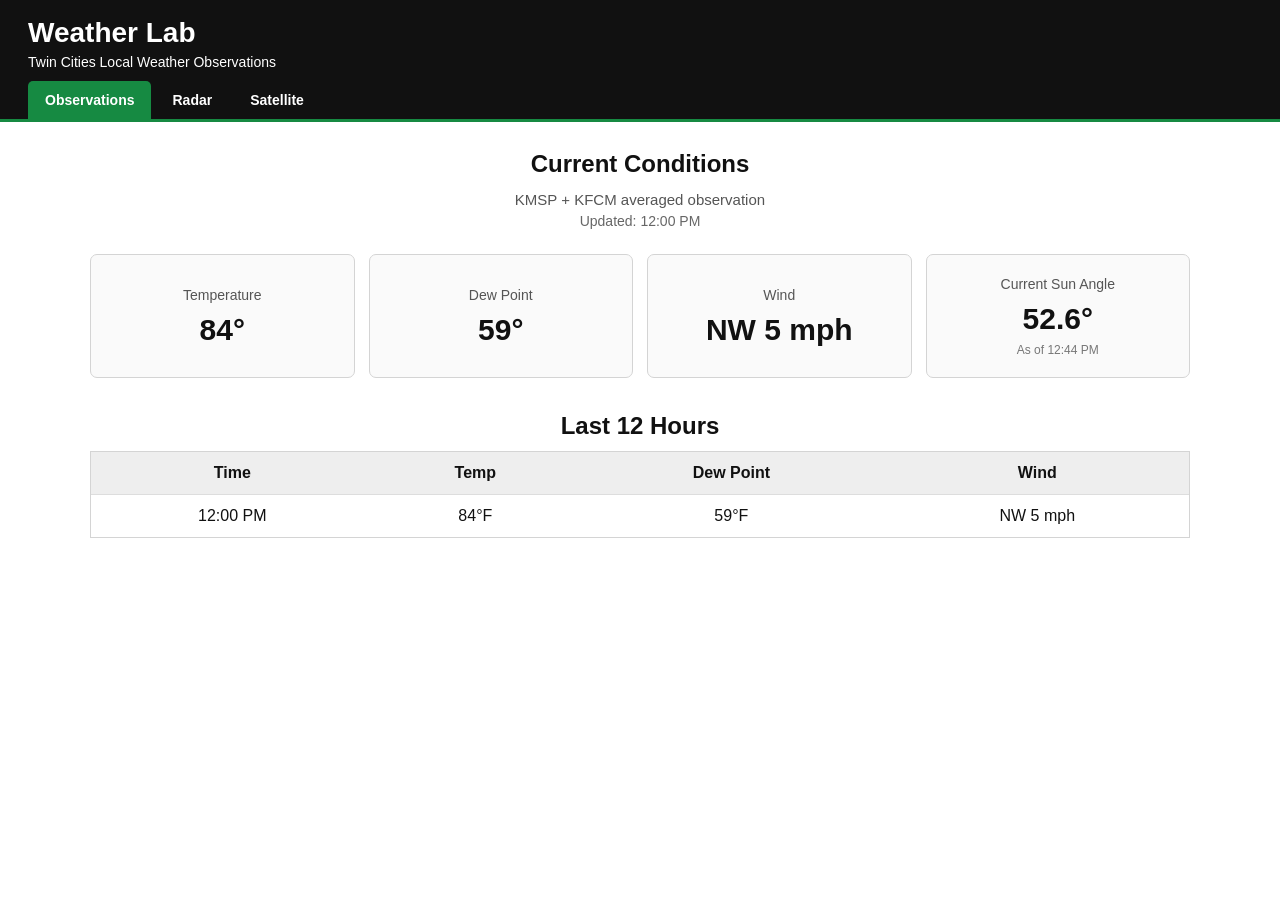
==== commit 0b9f7914: "Update Weather Lab responsive webpage" ====
--- a/index.html
+++ b/index.html
@@ -3,633 +3,430 @@
 
 <head>
 
-<meta charset="UTF-8">
-
-<meta
-    name="viewport"
-    content="width=device-width, initial-scale=1.0"
->
-
-<title>Weather Lab</title>
-
-<style>
-
-
-* {
-    box-sizing: border-box;
+    <meta charset="UTF-8">
+
+    <meta
+        name="viewport"
+        content="width=device-width, initial-scale=1.0"
+    >
+
+    <meta
+        name="theme-color"
+        content="#111111"
+    >
+
+    <title>Weather Lab</title>
+
+    <link
+        rel="stylesheet"
+        href="style.css"
+    >
+
+</head>
+
+
+<body>
+
+<header class="site-header">
+
+    <div class="header-inner">
+
+        <h1>
+            Weather Lab
+        </h1>
+
+        <div class="subtitle">
+            Twin Cities Local Weather Observations
+        </div>
+
+    </div>
+
+
+    <nav class="tabs">
+
+        <a
+            href="/weather/"
+            class="active"
+        >
+            Observations
+        </a>
+
+        <a href="#">
+            Radar
+        </a>
+
+        <a href="#">
+            Satellite
+        </a>
+
+    </nav>
+
+</header>
+
+
+<main class="page">
+
+    <section class="current-section">
+
+        <h2>
+            Current Conditions
+        </h2>
+
+        <div class="description">
+            KMSP + KFCM averaged observation
+        </div>
+
+        <div
+            class="updated"
+            id="updated"
+        >
+            Loading...
+        </div>
+
+
+        <div class="condition-grid">
+
+            <div class="condition-card">
+
+                <div class="card-label">
+                    Temperature
+                </div>
+
+                <div
+                    class="card-value"
+                    id="temperature"
+                >
+                    --
+                </div>
+
+            </div>
+
+
+            <div class="condition-card">
+
+                <div class="card-label">
+                    Dew Point
+                </div>
+
+                <div
+                    class="card-value"
+                    id="dewpoint"
+                >
+                    --
+                </div>
+
+            </div>
+
+
+            <div class="condition-card">
+
+                <div class="card-label">
+                    Wind
+                </div>
+
+                <div
+                    class="card-value"
+                    id="wind"
+                >
+                    --
+                </div>
+
+            </div>
+
+
+            <div class="condition-card">
+
+                <div class="card-label">
+                    Current Sun Angle
+                </div>
+
+                <div
+                    class="card-value"
+                    id="sun-angle"
+                >
+                    --
+                </div>
+
+                <div
+                    class="card-small"
+                    id="sun-updated"
+                >
+                </div>
+
+            </div>
+
+        </div>
+
+    </section>
+
+
+    <section class="history-section">
+
+        <h2>
+            Last 12 Hours
+        </h2>
+
+
+        <div class="table-wrapper">
+
+            <table>
+
+                <thead>
+
+                    <tr>
+
+                        <th>
+                            Time
+                        </th>
+
+                        <th>
+                            Temp
+                        </th>
+
+                        <th>
+                            Dew Point
+                        </th>
+
+                        <th>
+                            Wind
+                        </th>
+
+                    </tr>
+
+                </thead>
+
+
+                <tbody id="history-body">
+
+                </tbody>
+
+            </table>
+
+        </div>
+
+    </section>
+
+</main>
+
+
+<script>
+
+async function loadWeather() {
+
+    try {
+
+        const response =
+            await fetch(
+                "data/weather.json?t="
+                + Date.now()
+            );
+
+        if (!response.ok) {
+
+            throw new Error(
+                "HTTP "
+                + response.status
+            );
+
+        }
+
+        const data =
+            await response.json();
+
+        const current =
+            data.current;
+
+
+        document.getElementById(
+            "temperature"
+        ).textContent =
+            current.temperature
+            + "°";
+
+
+        document.getElementById(
+            "dewpoint"
+        ).textContent =
+            current.dewpoint
+            + "°";
+
+
+        document.getElementById(
+            "wind"
+        ).textContent =
+            current.wind_direction
+            + " "
+            + current.wind_speed
+            + " mph";
+
+
+        document.getElementById(
+            "updated"
+        ).textContent =
+            "Updated: "
+            + current.display_time;
+
+
+        if (
+            data.sun_angle !== null
+            &&
+            data.sun_angle !== undefined
+        ) {
+
+            document.getElementById(
+                "sun-angle"
+            ).textContent =
+                data.sun_angle
+                + "°";
+
+        }
+
+        else {
+
+            document.getElementById(
+                "sun-angle"
+            ).textContent =
+                "--";
+
+        }
+
+
+        if (
+            data.sun_angle_updated
+        ) {
+
+            document.getElementById(
+                "sun-updated"
+            ).textContent =
+                "As of "
+                + data.sun_angle_updated;
+
+        }
+
+        else {
+
+            document.getElementById(
+                "sun-updated"
+            ).textContent =
+                "";
+
+        }
+
+
+        const tbody =
+            document.getElementById(
+                "history-body"
+            );
+
+        tbody.innerHTML =
+            "";
+
+
+        data.history.forEach(
+            item => {
+
+                const row =
+                    document.createElement(
+                        "tr"
+                    );
+
+
+                const timeCell =
+                    document.createElement(
+                        "td"
+                    );
+
+                timeCell.textContent =
+                    item.display_time;
+
+
+                const tempCell =
+                    document.createElement(
+                        "td"
+                    );
+
+                tempCell.textContent =
+                    item.temperature
+                    + "°F";
+
+
+                const dewCell =
+                    document.createElement(
+                        "td"
+                    );
+
+                dewCell.textContent =
+                    item.dewpoint
+                    + "°F";
+
+
+                const windCell =
+                    document.createElement(
+                        "td"
+                    );
+
+                windCell.textContent =
+                    item.wind_direction
+                    + " "
+                    + item.wind_speed
+                    + " mph";
+
+
+                row.appendChild(
+                    timeCell
+                );
+
+                row.appendChild(
+                    tempCell
+                );
+
+                row.appendChild(
+                    dewCell
+                );
+
+                row.appendChild(
+                    windCell
+                );
+
+
+                tbody.appendChild(
+                    row
+                );
+
+            }
+        );
+
+    }
+
+    catch(error) {
+
+        console.error(
+            "Unable to load weather data:",
+            error
+        );
+
+
+        document.getElementById(
+            "updated"
+        ).textContent =
+            "Unable to load weather data";
+
+    }
+
 }
 
-body {
-    margin: 0;
-    font-family: Arial, Helvetica, sans-serif;
-    background: #ffffff;
-    color: #111111;
-}
-
-header {
-    background: #111111;
-    color: white;
-    padding: 18px 35px 0;
-    border-bottom: 4px solid #16833b;
-}
-
-header h1 {
-    margin: 0;
-    font-size: 32px;
-}
-
-header p {
-    margin: 4px 0 13px;
-    font-size: 15px;
-}
-
-nav {
-    display: flex;
-    gap: 5px;
-}
-
-nav a {
-    display: block;
-    color: white;
-    text-decoration: none;
-    padding: 10px 18px;
-    font-weight: bold;
-    border-radius: 5px 5px 0 0;
-}
-
-nav a:hover {
-    background: #333333;
-}
-
-nav a.active {
-    background: #16833b;
-}
-
-main {
-    max-width: 1300px;
-    margin: 0 auto;
-    padding: 30px;
-}
-
-h2 {
-    text-align: center;
-    margin-top: 0;
-}
-
-.subtitle {
-    text-align: center;
-    color: #555555;
-    margin-bottom: 25px;
-    font-size: 16px;
-}
-
-.footer {
-    margin-top: 20px;
-    text-align: center;
-    color: #777777;
-    font-size: 13px;
-}
-
-@media (max-width: 800px) {
-
-    header {
-        padding-left: 15px;
-        padding-right: 15px;
-    }
-
-    main {
-        padding: 15px;
-    }
-
-    nav a {
-        padding: 9px 12px;
-    }
-}
-
-
-.current-grid {
-    display: grid;
-    grid-template-columns:
-        repeat(4, 1fr);
-    gap: 15px;
-    margin-bottom: 38px;
-}
-
-.current-box {
-    border: 1px solid #cccccc;
-    border-radius: 8px;
-    padding: 22px;
-    text-align: center;
-    background: #fafafa;
-}
-
-.label {
-    color: #555555;
-    font-size: 15px;
-    margin-bottom: 8px;
-}
-
-.value {
-    font-size: 36px;
-    font-weight: bold;
-}
-
-.value.wind {
-    font-size: 25px;
-}
-
-.sun-time {
-    font-size: 12px;
-    color: #777777;
-    margin-top: 5px;
-}
-
-table {
-    width: 100%;
-    border-collapse: collapse;
-    font-size: 16px;
-}
-
-th {
-    background: #eeeeee;
-}
-
-th,
-td {
-    border: 1px solid #cccccc;
-    padding: 12px;
-    text-align: center;
-}
-
-tr:nth-child(even) {
-    background: #fafafa;
-}
-
-@media (max-width: 800px) {
-
-    .current-grid {
-        grid-template-columns:
-            repeat(2, 1fr);
-    }
-
-    table {
-        font-size: 13px;
-    }
-
-    th,
-    td {
-        padding: 8px 4px;
-    }
-}
-
-</style>
-
-</head>
-
-<body>
-
-<header>
-
-<h1>
-Weather Lab
-</h1>
-
-<p>
-Twin Cities Local Weather Observations
-</p>
-
-<nav>
-
-<a
-    class="active"
-    href="./"
->
-Observations
-</a>
-
-<a
-    href="nexrad.html"
->
-NEXRAD
-</a>
-
-</nav>
-
-</header>
-
-
-<main>
-
-<h2>
-Current Conditions
-</h2>
-
-<div class="subtitle">
-
-KMSP + KFCM averaged observation
-
-<br>
-
-Updated: 8:00 PM
-
-</div>
-
-
-<div class="current-grid">
-
-
-<div class="current-box">
-
-<div class="label">
-Temperature
-</div>
-
-<div class="value">
-75°
-</div>
-
-</div>
-
-
-<div class="current-box">
-
-<div class="label">
-Dew Point
-</div>
-
-<div class="value">
-50°
-</div>
-
-</div>
-
-
-<div class="current-box">
-
-<div class="label">
-Wind
-</div>
-
-<div class="value wind">
-NW 6 mph
-</div>
-
-</div>
-
-
-<div class="current-box">
-
-<div class="label">
-Current Sun Angle
-</div>
-
-<div
-    class="value"
-    id="sun-angle"
->
---
-</div>
-
-<div
-    class="sun-time"
-    id="sun-time"
->
-Calculating...
-</div>
-
-</div>
-
-
-</div>
-
-
-<h2>
-Last 12 Hours
-</h2>
-
-
-<table>
-
-<thead>
-
-<tr>
-
-<th>Time</th>
-
-<th>Temp</th>
-
-<th>Dew Point</th>
-
-<th>Wind</th>
-
-</tr>
-
-</thead>
-
-<tbody>
-
-
-<tr>
-<td>8:00 PM</td>
-<td>75°F</td>
-<td>50°F</td>
-<td>NW 6 mph</td>
-</tr>
-
-<tr>
-<td>7:00 PM</td>
-<td>78°F</td>
-<td>50°F</td>
-<td>NW 7 mph</td>
-</tr>
-
-<tr>
-<td>6:00 PM</td>
-<td>80°F</td>
-<td>50°F</td>
-<td>NW 10 mph</td>
-</tr>
-
-<tr>
-<td>5:00 PM</td>
-<td>81°F</td>
-<td>50°F</td>
-<td>NW 10 mph</td>
-</tr>
-
-<tr>
-<td>4:00 PM</td>
-<td>80°F</td>
-<td>50°F</td>
-<td>NW 9 mph</td>
-</tr>
-
-<tr>
-<td>3:00 PM</td>
-<td>80°F</td>
-<td>51°F</td>
-<td>W 9 mph</td>
-</tr>
-
-<tr>
-<td>2:00 PM</td>
-<td>79°F</td>
-<td>52°F</td>
-<td>NW 9 mph</td>
-</tr>
-
-<tr>
-<td>1:00 PM</td>
-<td>77°F</td>
-<td>54°F</td>
-<td>NW 9 mph</td>
-</tr>
-
-<tr>
-<td>12:00 PM</td>
-<td>76°F</td>
-<td>56°F</td>
-<td>NW 9 mph</td>
-</tr>
-
-<tr>
-<td>11:00 AM</td>
-<td>74°F</td>
-<td>58°F</td>
-<td>NW 7 mph</td>
-</tr>
-
-<tr>
-<td>10:00 AM</td>
-<td>72°F</td>
-<td>60°F</td>
-<td>NW 2 mph</td>
-</tr>
-
-<tr>
-<td>9:00 AM</td>
-<td>67°F</td>
-<td>58°F</td>
-<td>NW 5 mph</td>
-</tr>
-
-
-</tbody>
-
-</table>
-
-
-<div class="footer">
-
-Observations:
-KMSP + KFCM
-
-<br>
-
-Current solar elevation:
-Hopkins, Minnesota
-
-</div>
-
-</main>
-
-
-<script>
-
-const LATITUDE = 44.924;
-const LONGITUDE = -93.4627;
-
-
-function degToRad(value) {
-    return value * Math.PI / 180;
-}
-
-
-function radToDeg(value) {
-    return value * 180 / Math.PI;
-}
-
-
-function getDayOfYear(date) {
-
-    const start =
-        Date.UTC(
-            date.getUTCFullYear(),
-            0,
-            0
-        );
-
-    const current =
-        Date.UTC(
-            date.getUTCFullYear(),
-            date.getUTCMonth(),
-            date.getUTCDate()
-        );
-
-    return Math.floor(
-        (current - start)
-        / 86400000
-    );
-}
-
-
-function calculateSunAngle(date) {
-
-    const dayOfYear =
-        getDayOfYear(date);
-
-    const hour =
-        date.getUTCHours()
-        +
-        date.getUTCMinutes() / 60
-        +
-        date.getUTCSeconds() / 3600;
-
-    const gamma =
-        2
-        * Math.PI
-        / 365
-        *
-        (
-            dayOfYear
-            - 1
-            +
-            (hour - 12)
-            / 24
-        );
-
-    const equationOfTime =
-        229.18
-        *
-        (
-            0.000075
-            +
-            0.001868 * Math.cos(gamma)
-            -
-            0.032077 * Math.sin(gamma)
-            -
-            0.014615 * Math.cos(2 * gamma)
-            -
-            0.040849 * Math.sin(2 * gamma)
-        );
-
-    const declination =
-        0.006918
-        -
-        0.399912 * Math.cos(gamma)
-        +
-        0.070257 * Math.sin(gamma)
-        -
-        0.006758 * Math.cos(2 * gamma)
-        +
-        0.000907 * Math.sin(2 * gamma)
-        -
-        0.002697 * Math.cos(3 * gamma)
-        +
-        0.00148 * Math.sin(3 * gamma);
-
-    const minutesUTC =
-        date.getUTCHours() * 60
-        +
-        date.getUTCMinutes()
-        +
-        date.getUTCSeconds() / 60;
-
-    let trueSolarTime =
-        (
-            minutesUTC
-            +
-            equationOfTime
-            +
-            4 * LONGITUDE
-        )
-        % 1440;
-
-    if (trueSolarTime < 0) {
-        trueSolarTime += 1440;
-    }
-
-    const hourAngle =
-        trueSolarTime / 4
-        - 180;
-
-    const lat =
-        degToRad(LATITUDE);
-
-    const ha =
-        degToRad(hourAngle);
-
-    let cosZenith =
-        Math.sin(lat)
-        * Math.sin(declination)
-        +
-        Math.cos(lat)
-        * Math.cos(declination)
-        * Math.cos(ha);
-
-    cosZenith =
-        Math.max(
-            -1,
-            Math.min(
-                1,
-                cosZenith
-            )
-        );
-
-    const zenith =
-        radToDeg(
-            Math.acos(
-                cosZenith
-            )
-        );
-
-    return 90 - zenith;
-}
-
-
-function updateSunAngle() {
-
-    const now =
-        new Date();
-
-    const angle =
-        calculateSunAngle(
-            now
-        );
-
-    document
-        .getElementById(
-            "sun-angle"
-        )
-        .textContent =
-            angle.toFixed(1)
-            + "°";
-
-    document
-        .getElementById(
-            "sun-time"
-        )
-        .textContent =
-            "As of "
-            +
-            now.toLocaleTimeString(
-                [],
-                {
-                    hour: "numeric",
-                    minute: "2-digit"
-                }
-            );
-}
-
-
-updateSunAngle();
+
+loadWeather();
+
 
 setInterval(
-    updateSunAngle,
+    loadWeather,
     60000
 );
 
 </script>
 
+
 </body>
+
 </html>
--- a/style.css
+++ b/style.css
@@ -0,0 +1,581 @@
+* {
+    box-sizing: border-box;
+}
+
+
+html {
+    -webkit-text-size-adjust: 100%;
+}
+
+
+body {
+
+    margin: 0;
+
+    font-family:
+        Arial,
+        Helvetica,
+        sans-serif;
+
+    background: #ffffff;
+
+    color: #111111;
+
+}
+
+
+/* =========================================
+   HEADER
+========================================= */
+
+.site-header {
+
+    background: #111111;
+
+    color: #ffffff;
+
+    border-bottom:
+        3px solid #168a42;
+
+}
+
+
+.header-inner {
+
+    padding:
+        18px
+        28px
+        10px
+        28px;
+
+}
+
+
+.site-header h1 {
+
+    margin: 0;
+
+    font-size: 28px;
+
+    line-height: 1.1;
+
+    font-weight: 700;
+
+}
+
+
+.subtitle {
+
+    margin-top: 4px;
+
+    font-size: 14px;
+
+    line-height: 1.3;
+
+}
+
+
+/* =========================================
+   NAVIGATION
+========================================= */
+
+.tabs {
+
+    display: flex;
+
+    align-items: end;
+
+    gap: 4px;
+
+    padding-left: 28px;
+
+    overflow-x: auto;
+
+    scrollbar-width: none;
+
+}
+
+
+.tabs::-webkit-scrollbar {
+
+    display: none;
+
+}
+
+
+.tabs a {
+
+    display: block;
+
+    color: #ffffff;
+
+    text-decoration: none;
+
+    font-size: 14px;
+
+    font-weight: 700;
+
+    white-space: nowrap;
+
+    padding:
+        11px
+        17px;
+
+}
+
+
+.tabs a:hover {
+
+    background: #292929;
+
+}
+
+
+.tabs a.active {
+
+    background: #168a42;
+
+    border-radius:
+        5px
+        5px
+        0
+        0;
+
+}
+
+
+/* =========================================
+   MAIN PAGE
+========================================= */
+
+.page {
+
+    width:
+        min(
+            1100px,
+            calc(100% - 32px)
+        );
+
+    margin:
+        28px
+        auto
+        60px
+        auto;
+
+}
+
+
+.current-section {
+
+    text-align: center;
+
+}
+
+
+h2 {
+
+    margin:
+        0
+        0
+        10px
+        0;
+
+    font-size: 24px;
+
+    line-height: 1.2;
+
+}
+
+
+.description {
+
+    color: #555555;
+
+    font-size: 15px;
+
+    line-height: 1.4;
+
+}
+
+
+.updated {
+
+    color: #666666;
+
+    font-size: 14px;
+
+    margin-top: 3px;
+
+}
+
+
+/* =========================================
+   CURRENT CONDITION CARDS
+========================================= */
+
+.condition-grid {
+
+    display: grid;
+
+    grid-template-columns:
+        repeat(
+            4,
+            minmax(
+                0,
+                1fr
+            )
+        );
+
+    gap: 14px;
+
+    margin-top: 25px;
+
+}
+
+
+.condition-card {
+
+    min-height: 120px;
+
+    padding: 20px;
+
+    display: flex;
+
+    flex-direction: column;
+
+    align-items: center;
+
+    justify-content: center;
+
+    background: #fafafa;
+
+    border:
+        1px solid #d4d4d4;
+
+    border-radius: 7px;
+
+}
+
+
+.card-label {
+
+    color: #555555;
+
+    font-size: 14px;
+
+    line-height: 1.3;
+
+    margin-bottom: 9px;
+
+}
+
+
+.card-value {
+
+    font-size: 30px;
+
+    font-weight: 700;
+
+    line-height: 1.1;
+
+    white-space: nowrap;
+
+}
+
+
+.card-small {
+
+    color: #777777;
+
+    font-size: 12px;
+
+    margin-top: 8px;
+
+}
+
+
+/* =========================================
+   HISTORY
+========================================= */
+
+.history-section {
+
+    margin-top: 34px;
+
+}
+
+
+.history-section h2 {
+
+    text-align: center;
+
+}
+
+
+.table-wrapper {
+
+    width: 100%;
+
+    overflow-x: auto;
+
+    border:
+        1px solid #d4d4d4;
+
+}
+
+
+table {
+
+    width: 100%;
+
+    min-width: 550px;
+
+    border-collapse: collapse;
+
+}
+
+
+thead {
+
+    background: #eeeeee;
+
+}
+
+
+th {
+
+    font-weight: 700;
+
+}
+
+
+th,
+td {
+
+    padding:
+        12px
+        14px;
+
+    text-align: center;
+
+    border-bottom:
+        1px solid #dddddd;
+
+}
+
+
+tbody tr:nth-child(even) {
+
+    background: #fafafa;
+
+}
+
+
+tbody tr:last-child td {
+
+    border-bottom: none;
+
+}
+
+
+/* =========================================
+   TABLET
+========================================= */
+
+@media (
+    max-width: 800px
+) {
+
+    .condition-grid {
+
+        grid-template-columns:
+            repeat(
+                2,
+                minmax(
+                    0,
+                    1fr
+                )
+            );
+
+    }
+
+}
+
+
+/* =========================================
+   MOBILE
+========================================= */
+
+@media (
+    max-width: 500px
+) {
+
+    .header-inner {
+
+        padding:
+            14px
+            15px
+            8px
+            15px;
+
+    }
+
+
+    .site-header h1 {
+
+        font-size: 24px;
+
+    }
+
+
+    .subtitle {
+
+        font-size: 13px;
+
+    }
+
+
+    .tabs {
+
+        padding-left: 8px;
+
+    }
+
+
+    .tabs a {
+
+        padding:
+            10px
+            12px;
+
+        font-size: 13px;
+
+    }
+
+
+    .page {
+
+        width:
+            calc(
+                100% - 20px
+            );
+
+        margin:
+            20px
+            auto
+            40px
+            auto;
+
+    }
+
+
+    h2 {
+
+        font-size: 21px;
+
+    }
+
+
+    .description {
+
+        font-size: 14px;
+
+    }
+
+
+    .updated {
+
+        font-size: 13px;
+
+    }
+
+
+    .condition-grid {
+
+        grid-template-columns:
+            repeat(
+                2,
+                minmax(
+                    0,
+                    1fr
+                )
+            );
+
+        gap: 9px;
+
+        margin-top: 20px;
+
+    }
+
+
+    .condition-card {
+
+        min-height: 105px;
+
+        padding: 12px;
+
+    }
+
+
+    .card-label {
+
+        font-size: 12px;
+
+        margin-bottom: 7px;
+
+    }
+
+
+    .card-value {
+
+        font-size: 24px;
+
+    }
+
+
+    .card-small {
+
+        font-size: 11px;
+
+        margin-top: 6px;
+
+    }
+
+
+    .history-section {
+
+        margin-top: 28px;
+
+    }
+
+
+    th,
+    td {
+
+        padding:
+            10px
+            8px;
+
+        font-size: 14px;
+
+    }
+
+}
+
+
+/* =========================================
+   VERY SMALL PHONES
+========================================= */
+
+@media (
+    max-width: 360px
+) {
+
+    .condition-grid {
+
+        grid-template-columns:
+            1fr;
+
+    }
+
+}
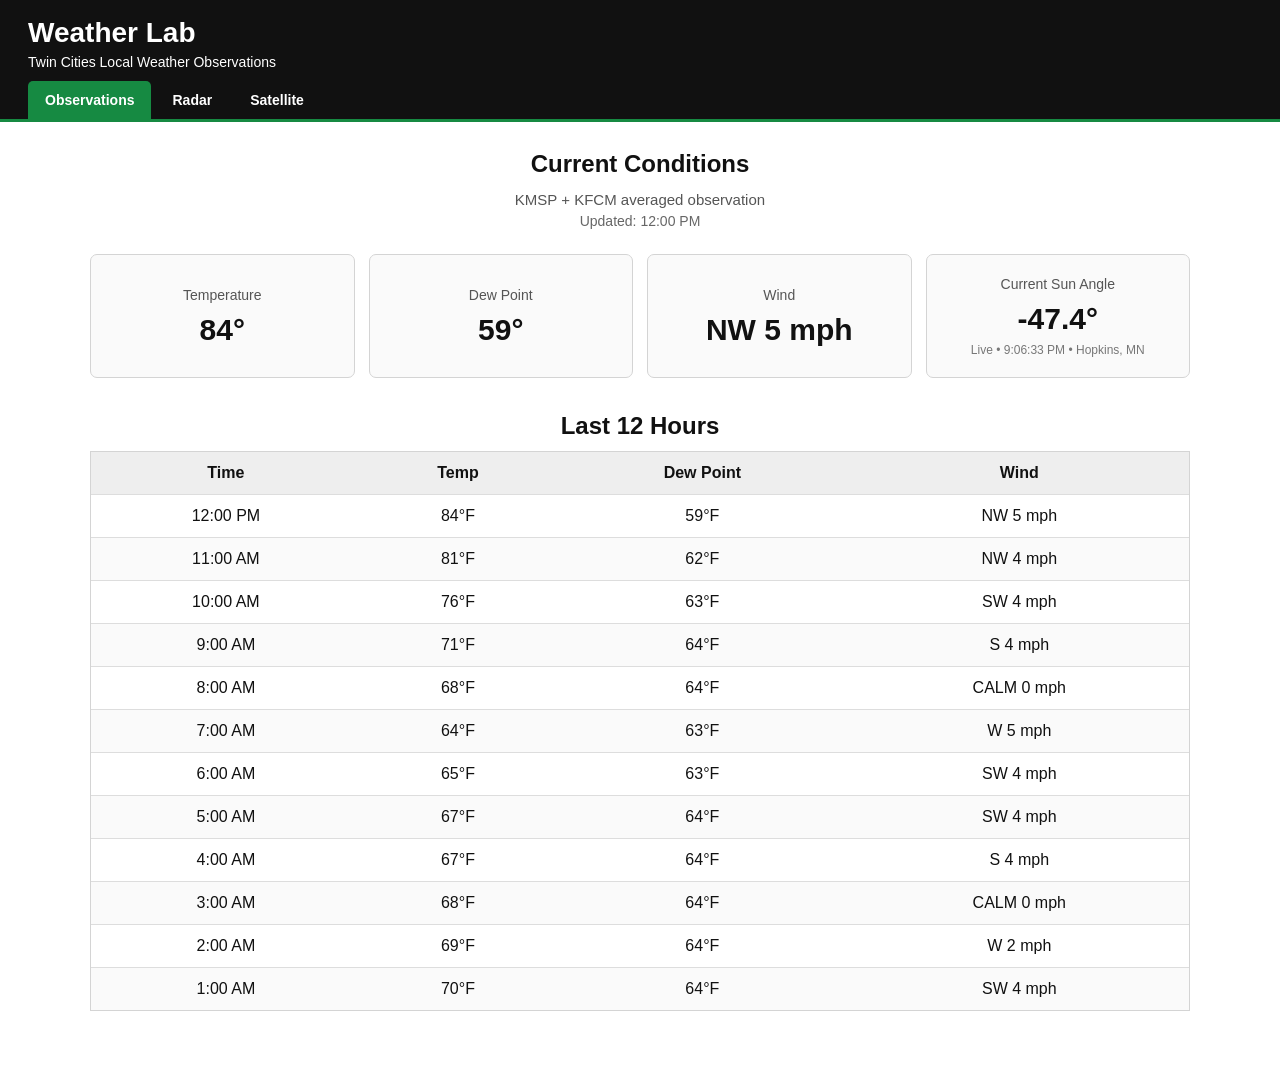
==== commit 8376e453: "Add full 12 hour history and live sun angle" ====
--- a/index.html
+++ b/index.html
@@ -1,4 +1,5 @@
 <!DOCTYPE html>
+
 <html lang="en">
 
 <head>
@@ -15,7 +16,9 @@
         content="#111111"
     >
 
-    <title>Weather Lab</title>
+    <title>
+        Weather Lab
+    </title>
 
     <link
         rel="stylesheet"
@@ -66,15 +69,18 @@
 
 <main class="page">
 
+
     <section class="current-section">
 
         <h2>
             Current Conditions
         </h2>
 
+
         <div class="description">
             KMSP + KFCM averaged observation
         </div>
+
 
         <div
             class="updated"
@@ -86,6 +92,7 @@
 
         <div class="condition-grid">
 
+
             <div class="condition-card">
 
                 <div class="card-label">
@@ -151,9 +158,11 @@
                     class="card-small"
                     id="sun-updated"
                 >
+                    Live • Hopkins, MN
                 </div>
 
             </div>
+
 
         </div>
 
@@ -210,6 +219,10 @@
 
 
 <script>
+
+/* ========================================================
+   WEATHER JSON
+======================================================== */
 
 async function loadWeather() {
 
@@ -221,6 +234,7 @@
                 + Date.now()
             );
 
+
         if (!response.ok) {
 
             throw new Error(
@@ -230,8 +244,10 @@
 
         }
 
+
         const data =
             await response.json();
+
 
         const current =
             data.current;
@@ -267,63 +283,19 @@
             + current.display_time;
 
 
-        if (
-            data.sun_angle !== null
-            &&
-            data.sun_angle !== undefined
-        ) {
-
-            document.getElementById(
-                "sun-angle"
-            ).textContent =
-                data.sun_angle
-                + "°";
-
-        }
-
-        else {
-
-            document.getElementById(
-                "sun-angle"
-            ).textContent =
-                "--";
-
-        }
-
-
-        if (
-            data.sun_angle_updated
-        ) {
-
-            document.getElementById(
-                "sun-updated"
-            ).textContent =
-                "As of "
-                + data.sun_angle_updated;
-
-        }
-
-        else {
-
-            document.getElementById(
-                "sun-updated"
-            ).textContent =
-                "";
-
-        }
-
-
         const tbody =
             document.getElementById(
                 "history-body"
             );
 
+
         tbody.innerHTML =
             "";
 
 
         data.history.forEach(
             item => {
+
 
                 const row =
                     document.createElement(
@@ -331,41 +303,45 @@
                     );
 
 
-                const timeCell =
+                const time =
                     document.createElement(
                         "td"
                     );
 
-                timeCell.textContent =
-                    item.display_time;
-
-
-                const tempCell =
+
+                const temperature =
                     document.createElement(
                         "td"
                     );
 
-                tempCell.textContent =
-                    item.temperature
-                    + "°F";
-
-
-                const dewCell =
+
+                const dewpoint =
                     document.createElement(
                         "td"
                     );
 
-                dewCell.textContent =
-                    item.dewpoint
-                    + "°F";
-
-
-                const windCell =
+
+                const wind =
                     document.createElement(
                         "td"
                     );
 
-                windCell.textContent =
+
+                time.textContent =
+                    item.display_time;
+
+
+                temperature.textContent =
+                    item.temperature
+                    + "°F";
+
+
+                dewpoint.textContent =
+                    item.dewpoint
+                    + "°F";
+
+
+                wind.textContent =
                     item.wind_direction
                     + " "
                     + item.wind_speed
@@ -373,19 +349,22 @@
 
 
                 row.appendChild(
-                    timeCell
+                    time
                 );
 
+
                 row.appendChild(
-                    tempCell
+                    temperature
                 );
 
+
                 row.appendChild(
-                    dewCell
+                    dewpoint
                 );
 
+
                 row.appendChild(
-                    windCell
+                    wind
                 );
 
 
@@ -401,7 +380,7 @@
     catch(error) {
 
         console.error(
-            "Unable to load weather data:",
+            "Unable to load weather:",
             error
         );
 
@@ -416,14 +395,758 @@
 }
 
 
+/* ========================================================
+   LIVE HOPKINS SOLAR ELEVATION
+
+   Hopkins, Minnesota
+   Latitude : 44.924
+   Longitude: -93.462
+
+   NOAA-style solar position calculation.
+
+======================================================== */
+
+const HOPKINS_LATITUDE =
+    44.924;
+
+
+const HOPKINS_LONGITUDE =
+    -93.462;
+
+
+function radians(
+    degrees
+) {
+
+    return (
+        degrees
+        * Math.PI
+        / 180
+    );
+
+}
+
+
+function degrees(
+    radiansValue
+) {
+
+    return (
+        radiansValue
+        * 180
+        / Math.PI
+    );
+
+}
+
+
+function normalizeDegrees(
+    value
+) {
+
+    value =
+        value % 360;
+
+
+    if (
+        value < 0
+    ) {
+
+        value += 360;
+
+    }
+
+
+    return value;
+
+}
+
+
+function calculateSunElevation(
+    date
+) {
+
+    /*
+        Convert JavaScript time to
+        Julian Date.
+    */
+
+    const julianDate =
+        (
+            date.getTime()
+            / 86400000
+        )
+        + 2440587.5;
+
+
+    const julianCentury =
+        (
+            julianDate
+            - 2451545.0
+        )
+        / 36525.0;
+
+
+    /*
+        Solar geometric longitude.
+    */
+
+    const geomMeanLongSun =
+        normalizeDegrees(
+
+            280.46646
+
+            + julianCentury
+            * (
+                36000.76983
+                + julianCentury
+                * 0.0003032
+            )
+
+        );
+
+
+    /*
+        Solar mean anomaly.
+    */
+
+    const geomMeanAnomalySun =
+
+        357.52911
+
+        + julianCentury
+        * (
+            35999.05029
+            - 0.0001537
+            * julianCentury
+        );
+
+
+    /*
+        Earth's orbital eccentricity.
+    */
+
+    const eccentricityEarthOrbit =
+
+        0.016708634
+
+        - julianCentury
+        * (
+            0.000042037
+            + 0.0000001267
+            * julianCentury
+        );
+
+
+    /*
+        Equation of center.
+    */
+
+    const sunEquationOfCenter =
+
+        Math.sin(
+            radians(
+                geomMeanAnomalySun
+            )
+        )
+        * (
+            1.914602
+            - julianCentury
+            * (
+                0.004817
+                + 0.000014
+                * julianCentury
+            )
+        )
+
+        +
+
+        Math.sin(
+            radians(
+                2
+                * geomMeanAnomalySun
+            )
+        )
+        * (
+            0.019993
+            - 0.000101
+            * julianCentury
+        )
+
+        +
+
+        Math.sin(
+            radians(
+                3
+                * geomMeanAnomalySun
+            )
+        )
+        * 0.000289;
+
+
+    const sunTrueLongitude =
+        geomMeanLongSun
+        + sunEquationOfCenter;
+
+
+    const omega =
+
+        125.04
+        - 1934.136
+        * julianCentury;
+
+
+    const sunApparentLongitude =
+
+        sunTrueLongitude
+        - 0.00569
+        - 0.00478
+        * Math.sin(
+            radians(
+                omega
+            )
+        );
+
+
+    /*
+        Obliquity.
+    */
+
+    const meanObliquity =
+
+        23
+
+        +
+
+        (
+            26
+
+            +
+
+            (
+                21.448
+
+                - julianCentury
+                * (
+                    46.815
+                    + julianCentury
+                    * (
+                        0.00059
+                        - julianCentury
+                        * 0.001813
+                    )
+                )
+
+            )
+            / 60
+
+        )
+        / 60;
+
+
+    const correctedObliquity =
+
+        meanObliquity
+
+        +
+
+        0.00256
+
+        * Math.cos(
+            radians(
+                omega
+            )
+        );
+
+
+    /*
+        Solar declination.
+    */
+
+    const solarDeclination =
+
+        degrees(
+
+            Math.asin(
+
+                Math.sin(
+                    radians(
+                        correctedObliquity
+                    )
+                )
+
+                *
+
+                Math.sin(
+                    radians(
+                        sunApparentLongitude
+                    )
+                )
+
+            )
+
+        );
+
+
+    /*
+        Equation of time.
+    */
+
+    const y =
+
+        Math.tan(
+            radians(
+                correctedObliquity
+                / 2
+            )
+        );
+
+
+    const ySquared =
+        y * y;
+
+
+    const equationOfTime =
+
+        4
+
+        * degrees(
+
+            ySquared
+            * Math.sin(
+                2
+                * radians(
+                    geomMeanLongSun
+                )
+            )
+
+            -
+
+            2
+            * eccentricityEarthOrbit
+            * Math.sin(
+                radians(
+                    geomMeanAnomalySun
+                )
+            )
+
+            +
+
+            4
+            * eccentricityEarthOrbit
+            * ySquared
+            * Math.sin(
+                radians(
+                    geomMeanAnomalySun
+                )
+            )
+            * Math.cos(
+                2
+                * radians(
+                    geomMeanLongSun
+                )
+            )
+
+            -
+
+            0.5
+            * ySquared
+            * ySquared
+            * Math.sin(
+                4
+                * radians(
+                    geomMeanLongSun
+                )
+            )
+
+            -
+
+            1.25
+            * eccentricityEarthOrbit
+            * eccentricityEarthOrbit
+            * Math.sin(
+                2
+                * radians(
+                    geomMeanAnomalySun
+                )
+            )
+
+        );
+
+
+    /*
+        UTC minutes since midnight.
+    */
+
+    const utcMinutes =
+
+        date.getUTCHours()
+        * 60
+
+        +
+
+        date.getUTCMinutes()
+
+        +
+
+        date.getUTCSeconds()
+        / 60
+
+        +
+
+        date.getUTCMilliseconds()
+        / 60000;
+
+
+    /*
+        True solar time.
+
+        Longitude is negative west.
+    */
+
+    let trueSolarTime =
+
+        utcMinutes
+
+        +
+
+        equationOfTime
+
+        +
+
+        4
+        * HOPKINS_LONGITUDE;
+
+
+    trueSolarTime =
+        (
+            trueSolarTime
+            % 1440
+            + 1440
+        )
+        % 1440;
+
+
+    /*
+        Solar hour angle.
+    */
+
+    let hourAngle;
+
+
+    if (
+        trueSolarTime
+        / 4
+        < 0
+    ) {
+
+        hourAngle =
+            trueSolarTime
+            / 4
+            + 180;
+
+    }
+
+    else {
+
+        hourAngle =
+            trueSolarTime
+            / 4
+            - 180;
+
+    }
+
+
+    /*
+        Solar zenith.
+    */
+
+    let cosineZenith =
+
+        Math.sin(
+            radians(
+                HOPKINS_LATITUDE
+            )
+        )
+
+        *
+
+        Math.sin(
+            radians(
+                solarDeclination
+            )
+        )
+
+        +
+
+        Math.cos(
+            radians(
+                HOPKINS_LATITUDE
+            )
+        )
+
+        *
+
+        Math.cos(
+            radians(
+                solarDeclination
+            )
+        )
+
+        *
+
+        Math.cos(
+            radians(
+                hourAngle
+            )
+        );
+
+
+    cosineZenith =
+        Math.min(
+            1,
+            Math.max(
+                -1,
+                cosineZenith
+            )
+        );
+
+
+    const zenith =
+
+        degrees(
+            Math.acos(
+                cosineZenith
+            )
+        );
+
+
+    let elevation =
+        90
+        - zenith;
+
+
+    /*
+        Atmospheric refraction correction.
+
+        This makes the displayed angle
+        more representative of the
+        apparent position of the sun near
+        the horizon.
+    */
+
+    let refractionCorrection =
+        0;
+
+
+    if (
+        elevation > 85
+    ) {
+
+        refractionCorrection =
+            0;
+
+    }
+
+    else if (
+        elevation > 5
+    ) {
+
+        const tangent =
+            Math.tan(
+                radians(
+                    elevation
+                )
+            );
+
+
+        refractionCorrection =
+
+            (
+                58.1
+                / tangent
+
+                -
+
+                0.07
+                / Math.pow(
+                    tangent,
+                    3
+                )
+
+                +
+
+                0.000086
+                / Math.pow(
+                    tangent,
+                    5
+                )
+
+            )
+            / 3600;
+
+    }
+
+    else if (
+        elevation > -0.575
+    ) {
+
+        refractionCorrection =
+
+            (
+                1735
+
+                +
+
+                elevation
+                * (
+                    -518.2
+
+                    +
+
+                    elevation
+                    * (
+                        103.4
+
+                        +
+
+                        elevation
+                        * (
+                            -12.79
+
+                            +
+
+                            elevation
+                            * 0.711
+                        )
+                    )
+                )
+
+            )
+            / 3600;
+
+    }
+
+    else {
+
+        refractionCorrection =
+
+            (
+                -20.772
+
+                /
+
+                Math.tan(
+                    radians(
+                        elevation
+                    )
+                )
+
+            )
+            / 3600;
+
+    }
+
+
+    elevation +=
+        refractionCorrection;
+
+
+    return elevation;
+
+}
+
+
+function updateSunAngle() {
+
+    const now =
+        new Date();
+
+
+    const elevation =
+        calculateSunElevation(
+            now
+        );
+
+
+    document.getElementById(
+        "sun-angle"
+    ).textContent =
+        elevation.toFixed(
+            1
+        )
+        + "°";
+
+
+    const timeText =
+        new Intl.DateTimeFormat(
+            "en-US",
+            {
+                timeZone:
+                    "America/Chicago",
+
+                hour:
+                    "numeric",
+
+                minute:
+                    "2-digit",
+
+                second:
+                    "2-digit",
+
+                hour12:
+                    true
+            }
+        ).format(
+            now
+        );
+
+
+    document.getElementById(
+        "sun-updated"
+    ).textContent =
+        "Live • "
+        + timeText
+        + " • Hopkins, MN";
+
+}
+
+
+/* ========================================================
+   START PAGE
+======================================================== */
+
 loadWeather();
 
+updateSunAngle();
+
+
+/*
+    Weather observations do not need
+    constant reloads.
+
+    Recheck JSON once per minute in case
+    GitHub Pages has received a new
+    hourly update.
+*/
 
 setInterval(
     loadWeather,
     60000
 );
 
+
+/*
+    Solar elevation is calculated locally
+    every second for a genuinely live
+    display.
+*/
+
+setInterval(
+    updateSunAngle,
+    1000
+);
+
 </script>
 
 
